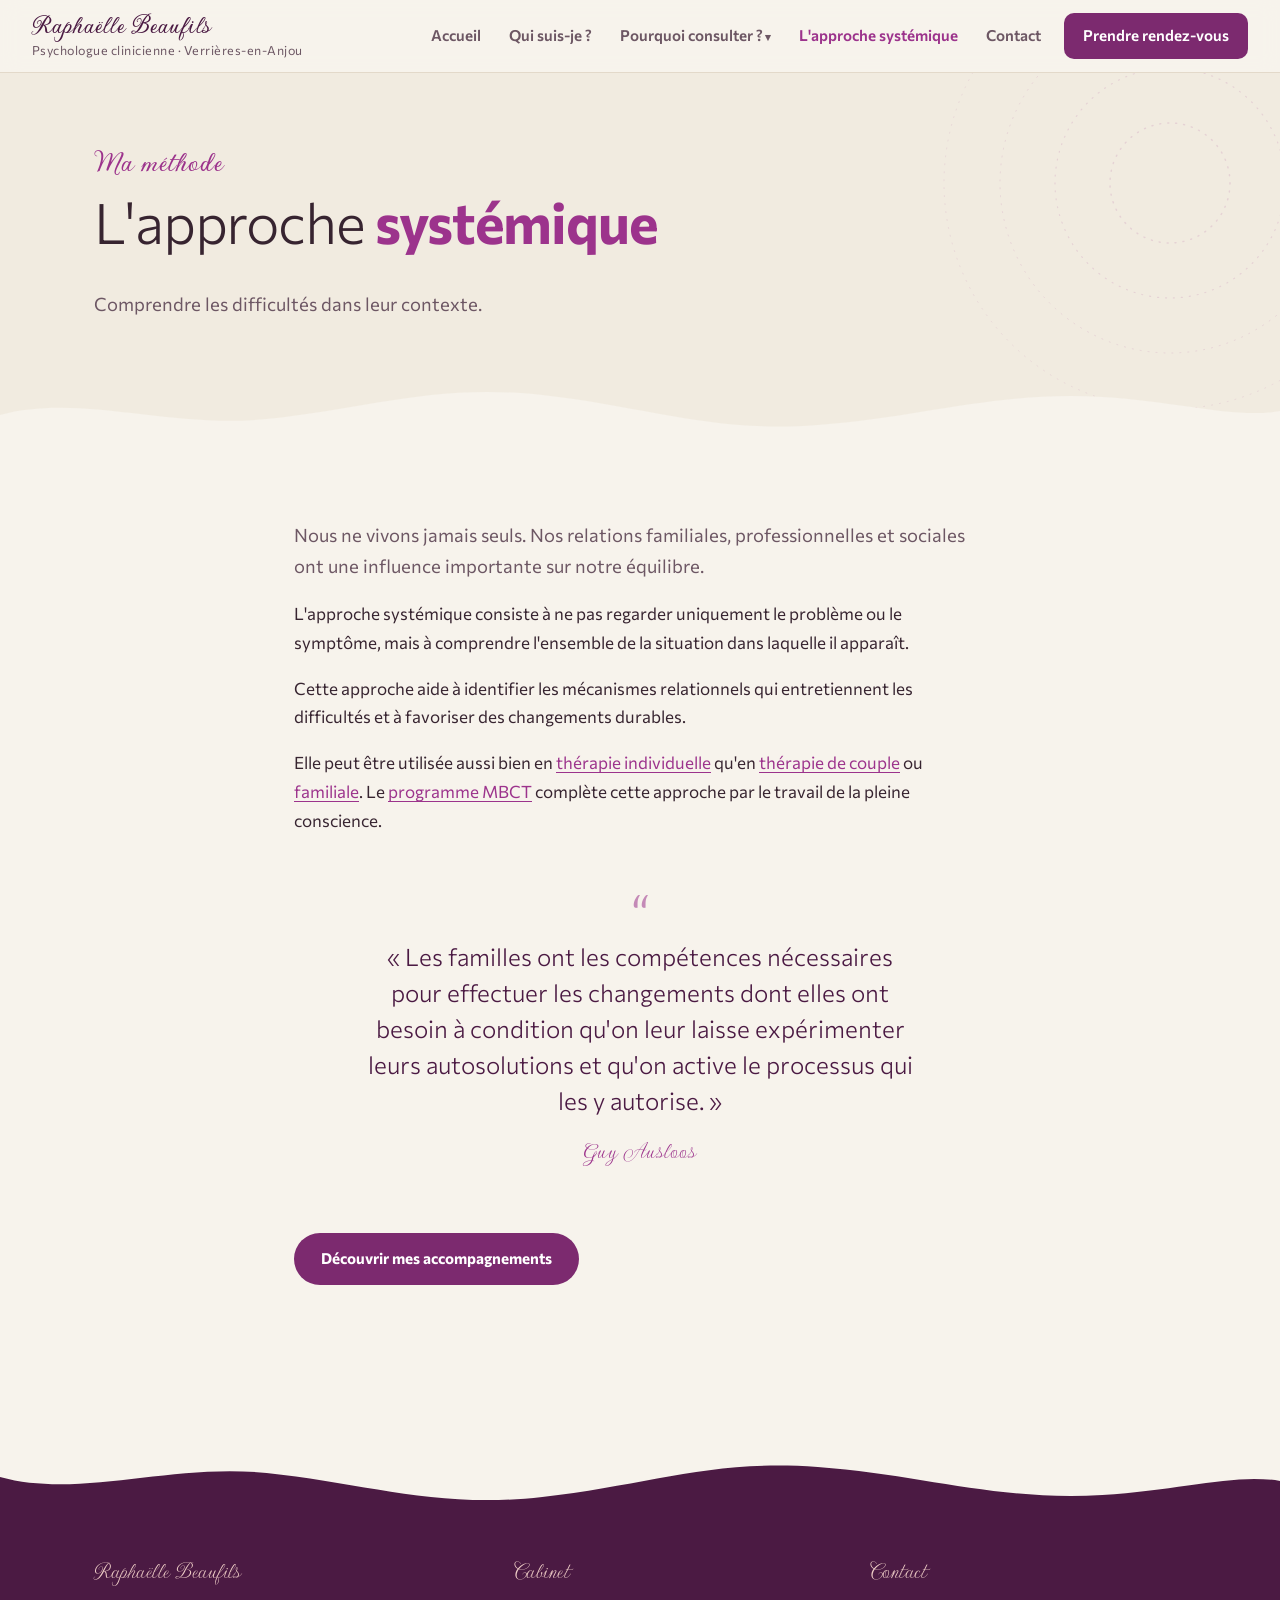
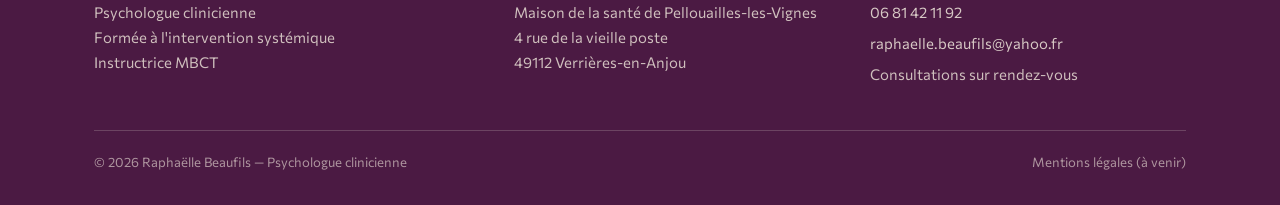
==== site/approche-systemique.html @ 89939d31 "Site vitrine Raphaëlle Beaufils — design v2 (crème/prune, vagues organiques, typos Commissioner + Gw" ====
<!DOCTYPE html>
<html lang="fr">
<head>
  <meta charset="UTF-8">
  <meta name="viewport" content="width=device-width, initial-scale=1">
  <title>L'approche systémique en thérapie | Raphaëlle Beaufils</title>
  <meta name="description" content="Comprendre les difficultés dans leur contexte relationnel : l'approche systémique en thérapie individuelle, de couple et familiale.">
  <link rel="stylesheet" href="styles.css">
</head>
<body>

<header class="site-header">
  <div class="container header-inner">
    <a class="brand" href="index.html">
      <strong>Raphaëlle Beaufils</strong>
      <span>Psychologue clinicienne · Verrières-en-Anjou</span>
    </a>
    <button class="nav-toggle" aria-expanded="false" aria-controls="nav">Menu</button>
    <nav class="nav" id="nav" aria-label="Navigation principale">
      <ul>
        <li><a href="index.html">Accueil</a></li>
        <li><a href="qui-suis-je.html">Qui suis-je ?</a></li>
        <li class="has-sub">
          <a href="index.html#accompagnements">Pourquoi consulter ?</a>
          <ul class="sub">
            <li><a href="therapie-individuelle.html">Thérapie individuelle</a></li>
            <li><a href="therapie-de-couple.html">Thérapie de couple</a></li>
            <li><a href="therapie-familiale.html">Thérapie familiale</a></li>
            <li><a href="programme-mbct-pleine-conscience.html">Programme MBCT — Pleine conscience</a></li>
          </ul>
        </li>
        <li><a href="approche-systemique.html" aria-current="page">L'approche systémique</a></li>
        <li><a href="contact.html">Contact</a></li>
        <li><a class="btn btn-primary" href="contact.html">Prendre rendez-vous</a></li>
      </ul>
    </nav>
  </div>
</header>

<main>

  <section class="page-hero">
    <svg class="rings" width="460" height="460" viewBox="0 0 460 460" fill="none" aria-hidden="true" style="top:-120px; right:-120px;">
      <circle cx="230" cy="230" r="60" stroke="currentColor" stroke-width="1.5"/>
      <circle cx="230" cy="230" r="115" stroke="currentColor" stroke-width="1.2"/>
      <circle cx="230" cy="230" r="170" stroke="currentColor" stroke-width="1"/>
      <circle cx="230" cy="230" r="226" stroke="currentColor" stroke-width="0.8"/>
    </svg>
    <div class="container">
      <span class="eyebrow">Ma méthode</span>
      <h1>L'approche <em>systémique</em></h1>
      <p class="lead">Comprendre les difficultés dans leur contexte.</p>
    </div>
  </section>

  <section class="section">
    <div class="container narrow">
      <p class="lead">Nous ne vivons jamais seuls. Nos relations familiales, professionnelles et sociales ont une influence importante sur notre équilibre.</p>
      <p>L'approche systémique consiste à ne pas regarder uniquement le problème ou le symptôme, mais à comprendre l'ensemble de la situation dans laquelle il apparaît.</p>
      <p>Cette approche aide à identifier les mécanismes relationnels qui entretiennent les difficultés et à favoriser des changements durables.</p>
      <p>Elle peut être utilisée aussi bien en <a href="therapie-individuelle.html">thérapie individuelle</a> qu'en <a href="therapie-de-couple.html">thérapie de couple</a> ou <a href="therapie-familiale.html">familiale</a>. Le <a href="programme-mbct-pleine-conscience.html">programme MBCT</a> complète cette approche par le travail de la pleine conscience.</p>

      <blockquote class="pullquote">
        « Les familles ont les compétences nécessaires pour effectuer les changements dont elles ont besoin à condition qu'on leur laisse expérimenter leurs autosolutions et qu'on active le processus qui les y autorise. »
        <cite>Guy Ausloos</cite>
      </blockquote>

      <div class="next-links">
        <a class="btn btn-primary" href="index.html#accompagnements">Découvrir mes accompagnements</a>
      </div>
    </div>
  </section>

</main>

<footer class="site-footer">
  <div class="container">
    <div class="footer-grid">
      <div>
        <h3>Raphaëlle Beaufils</h3>
        <p>Psychologue clinicienne<br>Formée à l'intervention systémique<br>Instructrice MBCT</p>
      </div>
      <div>
        <h3>Cabinet</h3>
        <p>Maison de la santé de Pellouailles-les-Vignes<br>4 rue de la vieille poste<br>49112 Verrières-en-Anjou</p>
      </div>
      <div>
        <h3>Contact</h3>
        <ul>
          <li><a href="tel:+33681421192">06 81 42 11 92</a></li>
          <li><a href="mailto:raphaelle.beaufils@yahoo.fr">raphaelle.beaufils@yahoo.fr</a></li>
          <li>Consultations sur rendez-vous</li>
        </ul>
      </div>
    </div>
    <div class="footer-bottom">
      <span>© 2026 Raphaëlle Beaufils — Psychologue clinicienne</span>
      <span>Mentions légales (à venir)</span>
    </div>
  </div>
</footer>

<script src="nav.js"></script>
</body>
</html>
---- site/styles.css ----
/* ==========================================================================
   Raphaëlle Beaufils — Psychologue clinicienne
   Direction : éditorial chaleureux (crème + prune profonde), serif élégante
   avec mots accentués en italique, accents script, vagues organiques,
   images en arche, cartes teintées.
   Palette : prune (adapté de #9c338c) + crème (adapté de #ece6db)
   + sauge et blush en accents secondaires.
   Typo (locale, dossier typo/) : Commissioner (titres + texte)
   / Gwendolyn (script : eyebrows, accents, signatures)
   ========================================================================== */

/* ---- Polices locales ---- */
@font-face {
  font-family: "Commissioner";
  src: url("typo/Commissioner-ExtraLight.ttf") format("truetype");
  font-weight: 200; font-style: normal; font-display: swap;
}
@font-face {
  font-family: "Commissioner";
  src: url("typo/Commissioner-Light.ttf") format("truetype");
  font-weight: 300; font-style: normal; font-display: swap;
}
@font-face {
  font-family: "Commissioner";
  src: url("typo/Commissioner-Regular.ttf") format("truetype");
  font-weight: 400; font-style: normal; font-display: swap;
}
@font-face {
  font-family: "Commissioner";
  src: url("typo/Commissioner-Medium.ttf") format("truetype");
  font-weight: 500; font-style: normal; font-display: swap;
}
@font-face {
  font-family: "Commissioner";
  src: url("typo/Commissioner-SemiBold.ttf") format("truetype");
  font-weight: 600; font-style: normal; font-display: swap;
}
@font-face {
  font-family: "Commissioner";
  src: url("typo/Commissioner-Bold.ttf") format("truetype");
  font-weight: 700; font-style: normal; font-display: swap;
}
@font-face {
  font-family: "Gwendolyn";
  src: url("typo/Gwendolyn-Regular.ttf") format("truetype");
  font-weight: 400; font-style: normal; font-display: swap;
}
@font-face {
  font-family: "Gwendolyn";
  src: url("typo/Gwendolyn-Bold.ttf") format("truetype");
  font-weight: 700; font-style: normal; font-display: swap;
}

:root {
  /* Couleurs */
  --bg: #f7f3ec;            /* fond de page : ivoire chaud */
  --cream: #ece6db;         /* crème d'origine : aplats */
  --cream-soft: #f1ebe0;    /* sections alternées */
  --ink: #372430;           /* texte : brun-prune très foncé */
  --ink-soft: #6d5764;      /* texte secondaire */
  --plum: #7c2a6f;          /* prune : boutons, titres forts */
  --plum-deep: #4b1a43;     /* aplats profonds, footer */
  --plum-bright: #9c338c;   /* accent d'origine : liens, italiques */
  --plum-tint: #f4e7f1;     /* fond léger prune */
  --sage: #e4e8d8;          /* accent sauge : cartes, respiration */
  --sage-deep: #55644a;     /* texte sur sauge */
  --blush: #f0cfc8;         /* accent blush : CTA, cartes */
  --blush-soft: #f7e5df;    /* blush très léger */
  --line: #e3d9ca;          /* filets */

  --font-display: "Commissioner", "Helvetica Neue", Arial, sans-serif;
  --font-body: "Commissioner", "Helvetica Neue", Arial, sans-serif;
  --font-script: "Gwendolyn", "Snell Roundhand", cursive;

  --radius: 20px;
  --radius-arch: 260px 260px 22px 22px;
  --shadow: 0 2px 8px rgba(75, 26, 67, 0.06), 0 14px 36px rgba(75, 26, 67, 0.08);

  /* Vague organique — remplie de la couleur du fond de page (#f7f3ec) */
  --wave: url("data:image/svg+xml;utf8,<svg xmlns='http://www.w3.org/2000/svg' viewBox='0 0 1440 64' preserveAspectRatio='none'><path d='M0,40 C90,18 190,54 300,44 C410,34 490,8 610,20 C730,32 800,58 920,50 C1040,42 1120,16 1240,22 C1330,27 1390,44 1440,36 L1440,64 L0,64 Z' fill='%23f7f3ec'/></svg>");
  --wave-h: 64px;
}

/* ---- Base ---- */
*, *::before, *::after { box-sizing: border-box; }
html { scroll-behavior: smooth; }
@media (prefers-reduced-motion: reduce) {
  html { scroll-behavior: auto; }
  *, *::before, *::after { transition: none !important; animation: none !important; }
}

body {
  margin: 0;
  font-family: var(--font-body);
  font-size: 1.0625rem;
  line-height: 1.7;
  color: var(--ink);
  background: var(--bg);
  -webkit-font-smoothing: antialiased;
}

img { max-width: 100%; display: block; }

h1, h2, h3 {
  font-family: var(--font-display);
  font-weight: 300;
  line-height: 1.14;
  color: var(--ink);
  margin: 0 0 0.6em;
}
h1 { font-size: clamp(2.3rem, 5vw, 3.5rem); letter-spacing: -0.02em; }
h2 { font-size: clamp(1.7rem, 3.2vw, 2.35rem); letter-spacing: -0.02em; }
h3 { font-size: 1.2rem; font-weight: 600; letter-spacing: -0.02em; }

/* Mots accentués dans les titres : bold teinté, même typo */
h1 em, h2 em, h3 em {
  font-style: normal;
  font-weight: 700;
  letter-spacing: -0.02em;
  color: var(--plum-bright);
}

p { margin: 0 0 1em; }

a { color: var(--plum-bright); text-decoration-thickness: 1px; text-underline-offset: 3px; }
a:hover { color: var(--plum-deep); }

:focus-visible {
  outline: 2px solid var(--plum-bright);
  outline-offset: 3px;
  border-radius: 4px;
}

.container { max-width: 1140px; margin-inline: auto; padding-inline: 24px; }
.narrow { max-width: 740px; }

.section { padding-block: 80px; }
.section.alt { background: var(--cream-soft); }

/* Eyebrow : script manuscrit, comme une annotation à la main */
.eyebrow {
  display: block;
  font-family: var(--font-script);
  font-size: 1.85rem;
  font-weight: 700;
  line-height: 1.2;
  letter-spacing: 0.01em;
  text-transform: none;
  color: var(--plum-bright);
  margin-bottom: 10px;
}

.lead { font-size: 1.15rem; color: var(--ink-soft); }

/* ---- Header ---- */
.site-header {
  position: sticky;
  top: 0;
  z-index: 50;
  background: rgba(247, 243, 236, 0.92);
  backdrop-filter: blur(10px);
  border-bottom: 1px solid var(--line);
}
/* Le header occupe (presque) toute la largeur de l'écran,
   indépendamment de la trame centrée du contenu */
.site-header .container { max-width: 1560px; padding-inline: 32px; }
.header-inner {
  display: flex;
  align-items: center;
  justify-content: space-between;
  gap: 16px;
  padding-block: 12px;
}
.brand { text-decoration: none; color: var(--ink); line-height: 1.2; }
.brand strong {
  display: block;
  font-family: var(--font-script);
  font-weight: 700;
  font-size: 1.7rem;
  line-height: 1;
  color: var(--plum-deep);
}
.brand span { font-size: 0.78rem; color: var(--ink-soft); letter-spacing: 0.04em; }

.nav { display: flex; align-items: center; }
.nav > ul { list-style: none; display: flex; align-items: center; gap: 2px; margin: 0; padding: 0; }
.sub { list-style: none; margin: 0; }
.nav a {
  display: block;
  padding: 8px 13px;
  border-radius: 10px;
  font-size: 0.95rem;
  font-weight: 600;
  color: var(--ink-soft);
  text-decoration: none;
  white-space: nowrap;
}
.nav a:hover { background: var(--plum-tint); color: var(--plum-deep); }
.nav a[aria-current="page"] { color: var(--plum-bright); }

.has-sub { position: relative; }
.has-sub > a::after { content: " ▾"; font-size: 0.7em; }
.sub {
  display: none;
  position: absolute;
  top: calc(100% + 4px);
  left: 0;
  min-width: 280px;
  background: #fffdf9;
  border: 1px solid var(--line);
  border-radius: 14px;
  box-shadow: var(--shadow);
  padding: 8px;
  flex-direction: column;
  gap: 0;
}
.sub li { width: 100%; }
.sub a { border-radius: 8px; white-space: normal; }
.has-sub:hover .sub,
.has-sub:focus-within .sub { display: flex; }

.btn {
  display: inline-block;
  padding: 12px 26px;
  border-radius: 999px;
  font-weight: 700;
  font-size: 0.95rem;
  text-decoration: none;
  border: 1.5px solid transparent;
  transition: background 0.15s ease, color 0.15s ease, border-color 0.15s ease, transform 0.15s ease;
}
.btn:hover { transform: translateY(-1px); }
.btn-primary { background: var(--plum); color: #fff; }
.btn-primary:hover { background: var(--plum-deep); color: #fff; }
.btn-ghost { border-color: var(--plum); color: var(--plum); }
.btn-ghost:hover { background: var(--plum-tint); color: var(--plum-deep); }
.btn-light { background: #fffdf9; color: var(--plum-deep); }
.btn-light:hover { background: #fff; color: var(--plum-deep); }

.nav a.btn-primary { color: #fff; background: var(--plum); padding: 9px 18px; margin-left: 8px; }
.nav a.btn-primary:hover { background: var(--plum-deep); color: #fff; }

.photo {
  width: 100%;
  height: auto;
  border-radius: var(--radius);
  border: 1px solid var(--line);
  box-shadow: var(--shadow);
}
figure { margin: 0; }
figcaption { font-size: 0.85rem; color: var(--ink-soft); margin-top: 12px; }

.nav-toggle {
  display: none;
  background: none;
  border: 1.5px solid var(--line);
  border-radius: 10px;
  padding: 8px 12px;
  font: inherit;
  font-weight: 700;
  color: var(--plum-deep);
  cursor: pointer;
}

/* ---- Motif anneaux (signature) ---- */
.rings {
  position: absolute;
  pointer-events: none;
  color: var(--plum-bright);
  opacity: 0.13;
}
.rings circle { stroke-dasharray: 1 7; stroke-linecap: round; }

/* ---- Hero (accueil) ---- */
.hero { position: relative; overflow: hidden; padding-block: 88px 80px; }
.hero-grid {
  display: grid;
  grid-template-columns: 1.15fr 0.85fr;
  gap: 56px;
  align-items: center;
}
.hero h1 { margin-bottom: 0.4em; }
.hero .subtitle {
  font-weight: 500;
  font-size: 1.02rem;
  letter-spacing: 0.02em;
  color: var(--plum);
  margin-bottom: 1.2em;
}
.hero-actions { display: flex; flex-wrap: wrap; gap: 12px; margin-top: 28px; }

/* Portrait du hero et images des sections profondes : cadre en arche */
.hero .ph-portrait,
.hero .photo,
.section-deep .photo,
.section-deep .ph {
  border-radius: var(--radius-arch);
}

/* ---- Placeholder photo ---- */
.ph {
  position: relative;
  overflow: hidden;
  border-radius: var(--radius);
  background:
    radial-gradient(circle at 50% 42%,
      transparent 0 54px, rgba(156, 51, 140, 0.12) 54px 55.5px,
      transparent 55.5px 88px, rgba(156, 51, 140, 0.10) 88px 89.5px,
      transparent 89.5px 126px, rgba(156, 51, 140, 0.08) 126px 127.5px,
      transparent 127.5px 170px, rgba(156, 51, 140, 0.06) 170px 171.5px,
      transparent 171.5px),
    var(--cream);
  display: flex;
  align-items: flex-end;
  justify-content: center;
  border: 1px solid var(--line);
}
.ph::after {
  content: attr(data-label);
  margin: 14px;
  padding: 5px 14px;
  border-radius: 999px;
  background: rgba(255, 255, 255, 0.85);
  font-size: 0.78rem;
  font-weight: 700;
  letter-spacing: 0.06em;
  color: var(--ink-soft);
}
.ph-portrait { aspect-ratio: 4 / 5; }
.ph-landscape { aspect-ratio: 16 / 10; }
.ph-wide { aspect-ratio: 21 / 9; }

/* ---- Section profonde (aplat prune, bords en vague) ---- */
.section-deep {
  position: relative;
  background: var(--plum-deep);
  color: var(--cream);
  padding-block: calc(80px + var(--wave-h));
}
.section-deep::before,
.section-deep::after {
  content: "";
  position: absolute;
  left: 0;
  right: 0;
  height: var(--wave-h);
  background: var(--wave) center / 100% 100% no-repeat;
  pointer-events: none;
}
.section-deep::before { top: 0; transform: scaleY(-1); }
.section-deep::after { bottom: 0; }

.section-deep h1, .section-deep h2, .section-deep h3 { color: var(--cream); }
.section-deep h1 em, .section-deep h2 em, .section-deep h3 em { color: var(--blush); }
.section-deep p { color: rgba(240, 232, 220, 0.85); }
.section-deep .eyebrow { color: var(--blush); }
.section-deep a { color: var(--blush); }
.section-deep a:hover { color: #fff; }
.section-deep figcaption { color: rgba(240, 232, 220, 0.65); }
.section-deep .btn-ghost { border-color: var(--cream); color: var(--cream); }
.section-deep .btn-ghost:hover { background: rgba(240, 232, 220, 0.12); color: #fff; }
.section-deep .btn-primary { background: var(--blush); color: var(--plum-deep); }
.section-deep .btn-primary:hover { background: #fff; color: var(--plum-deep); }
.section-deep .rings { color: var(--blush); opacity: 0.15; }

/* ---- Bandeau chiffres ---- */
.stats {
  display: grid;
  grid-template-columns: repeat(4, 1fr);
  gap: 28px;
  text-align: center;
  padding-block: 8px;
}
.stat-num {
  display: block;
  font-family: var(--font-display);
  font-weight: 200;
  font-size: clamp(2.6rem, 5vw, 3.6rem);
  line-height: 1;
  color: var(--plum-deep);
}
.stat-num small { font-size: 0.4em; font-weight: 500; color: var(--plum-bright); }
.stat-label {
  display: block;
  margin-top: 10px;
  font-size: 0.88rem;
  color: var(--ink-soft);
}

/* ---- Cartes accompagnements : teintes variées ---- */
.cards {
  display: grid;
  grid-template-columns: repeat(auto-fit, minmax(230px, 1fr));
  gap: 18px;
  margin-top: 40px;
}
.card {
  display: flex;
  flex-direction: column;
  align-items: flex-start;
  background: #fffdf9;
  border: 1px solid var(--line);
  border-radius: var(--radius);
  padding: 30px 26px;
  text-decoration: none;
  color: var(--ink);
  transition: box-shadow 0.18s ease, transform 0.18s ease;
}
.card:hover {
  box-shadow: var(--shadow);
  transform: translateY(-3px);
  color: var(--ink);
}
.card-illus {
  display: block;
  height: 96px;
  width: auto;
  max-width: 100%;
  object-fit: contain;
  margin-bottom: 20px;
}
/* Sur la carte prune pleine, le trait prune serait invisible :
   on pose l'illustration sur une pastille ivoire organique */
.cards .card:nth-child(1) .card-illus {
  background: var(--bg);
  border-radius: 58% 42% 55% 45% / 48% 55% 45% 52%;
  padding: 8px 20px;
}

.card h3 {
  font-weight: 600;
  font-size: 1.25rem;
  letter-spacing: -0.01em;
  color: var(--plum-deep);
  margin-bottom: 0.45em;
}
.card p { font-size: 0.95rem; color: var(--ink-soft); margin: 0; }
.card .card-more {
  display: inline-block;
  margin-top: auto;
  padding-top: 18px;
  font-size: 0.88rem;
  font-weight: 700;
  color: var(--plum-bright);
}

/* Variantes de teinte, dans l'esprit des inspirations */
.cards .card:nth-child(1) { background: var(--plum-deep); border-color: var(--plum-deep); }
.cards .card:nth-child(1) h3 { color: #fff; }
.cards .card:nth-child(1) p { color: rgba(240, 232, 220, 0.8); }
.cards .card:nth-child(1) .card-more { color: var(--blush); }
.cards .card:nth-child(2) { background: var(--sage); border-color: var(--sage); }
.cards .card:nth-child(2) h3 { color: var(--sage-deep); }
.cards .card:nth-child(2) .card-more { color: var(--sage-deep); }
.cards .card:nth-child(3) { background: var(--blush-soft); border-color: var(--blush-soft); }

/* ---- Listes à puces (anneaux) ---- */
.ring-list { list-style: none; padding: 0; margin: 0 0 1.2em; }
.ring-list li { position: relative; padding-left: 26px; margin-bottom: 9px; }
.ring-list li::before {
  content: "";
  position: absolute;
  left: 2px;
  top: 0.52em;
  width: 9px;
  height: 9px;
  border: 2px solid var(--plum-bright);
  border-radius: 50%;
}

/* ---- Citations : centrées, comme un temps de respiration ---- */
.pullquote {
  position: relative;
  margin: 2.6em auto;
  padding: 0 12px;
  border: none;
  max-width: 36ch;
  text-align: center;
  font-family: var(--font-display);
  font-style: normal;
  font-weight: 300;
  font-size: clamp(1.25rem, 2.5vw, 1.5rem);
  line-height: 1.5;
  color: var(--plum-deep);
}
.pullquote::before {
  content: "“";
  display: block;
  font-size: 3rem;
  line-height: 0.6;
  margin-bottom: 0.25em;
  color: var(--plum-bright);
  opacity: 0.55;
}
.pullquote cite {
  display: block;
  margin-top: 14px;
  font-family: var(--font-script);
  font-style: normal;
  font-size: 1.55rem;
  font-weight: 400;
  letter-spacing: 0.01em;
  color: var(--plum-bright);
}

/* ---- En-tête de page intérieure ---- */
.page-hero {
  position: relative;
  overflow: hidden;
  padding-block: 72px calc(56px + var(--wave-h));
  background: var(--cream-soft);
}
.page-hero::after {
  content: "";
  position: absolute;
  bottom: 0;
  left: 0;
  right: 0;
  height: var(--wave-h);
  background: var(--wave) center / 100% 100% no-repeat;
  pointer-events: none;
}
.page-hero .container { position: relative; }
.page-hero h1 { max-width: 22ch; }
.page-hero .lead { max-width: 62ch; margin-bottom: 0; }

/* Illustration d'en-tête : posée à droite du titre */
.page-hero-illus {
  position: absolute;
  right: 24px;
  top: 50%;
  transform: translateY(-50%);
  height: 200px;
  width: auto;
  pointer-events: none;
}
@media (max-width: 1060px) {
  .page-hero-illus { display: none; }
}

/* ---- Bloc infos pratiques ---- */
.info-grid {
  display: grid;
  grid-template-columns: repeat(auto-fit, minmax(240px, 1fr));
  gap: 18px;
  margin-top: 32px;
}
.info-card {
  background: #fffdf9;
  border: 1px solid var(--line);
  border-radius: var(--radius);
  padding: 28px 26px;
}
.info-card h3 { color: var(--plum-deep); font-family: var(--font-script); font-weight: 400; font-size: 1.6rem; }
.info-card p:last-child, .info-card ul:last-child { margin-bottom: 0; }

/* Variantes teintées (page Contact) */
.info-card--sage { background: var(--sage); border-color: var(--sage); }
.info-card--sage h3 { color: var(--sage-deep); }
.info-card--deep { background: var(--plum-deep); border-color: var(--plum-deep); color: rgba(240, 232, 220, 0.85); }
.info-card--deep h3 { color: var(--blush); }
.info-card--deep a { color: #fff; }
.info-card--blush { background: var(--blush-soft); border-color: var(--blush-soft); }
.tel-big {
  font-size: 1.5rem;
  font-weight: 700;
  letter-spacing: 0.01em;
  text-decoration: none;
  white-space: nowrap;
}
.tel-big:hover { text-decoration: underline; }

/* Carte Google Maps intégrée */
.map-embed {
  display: block;
  width: 100%;
  height: 100%;
  min-height: 340px;
  border: 1px solid var(--line);
  border-radius: var(--radius);
}

.pricing { list-style: none; padding: 0; margin: 0; }
.pricing li {
  display: flex;
  justify-content: space-between;
  gap: 16px;
  padding-block: 10px;
  border-bottom: 1px dashed var(--line);
}
.pricing li:last-child { border-bottom: none; }
.pricing .price { font-size: 1rem; font-weight: 600; color: var(--plum); white-space: nowrap; }
.pricing .note { display: block; font-size: 0.85rem; color: var(--ink-soft); }

/* ---- FAQ ---- */
.faq { margin-top: 24px; }
.faq details {
  background: #fffdf9;
  border: 1px solid var(--line);
  border-radius: 16px;
  margin-bottom: 12px;
  overflow: hidden;
}
.faq summary {
  cursor: pointer;
  padding: 16px 20px;
  font-weight: 700;
  color: var(--plum-deep);
  list-style: none;
  position: relative;
  padding-right: 48px;
}
.faq summary::-webkit-details-marker { display: none; }
.faq summary::after {
  content: "+";
  position: absolute;
  right: 20px;
  top: 50%;
  transform: translateY(-50%);
  font-size: 1.3rem;
  font-weight: 400;
  color: var(--plum-bright);
}
.faq details[open] summary::after { content: "–"; }
.faq details > div { padding: 0 20px 18px; color: var(--ink-soft); }
.faq details > div p:last-child { margin-bottom: 0; }

/* ---- Bandeau CTA : blush chaleureux, illustration à droite ---- */
.cta-band {
  position: relative;
  overflow: hidden;
  background:
    radial-gradient(circle at 91% 6%, rgba(228, 232, 216, 0.65) 0 130px, transparent 131px),
    radial-gradient(circle at 3% 102%, rgba(247, 243, 236, 0.6) 0 110px, transparent 111px),
    var(--blush);
  color: var(--plum-deep);
  border-radius: 32px;
  padding: 56px 360px 56px 56px;
  text-align: left;
}
.cta-band .eyebrow { color: var(--plum); margin-bottom: 4px; }
.cta-band h2 { color: var(--plum-deep); }
.cta-band p { color: rgba(75, 26, 67, 0.78); max-width: 52ch; }
.cta-band .btn { margin-top: 14px; }
.cta-band .btn-light { background: var(--plum-deep); color: var(--cream); }
.cta-band .btn-light:hover { background: var(--plum); color: #fff; }
.cta-band .rings { opacity: 0.22; color: var(--plum); }
.cta-illus {
  position: absolute;
  right: 60px;
  top: 50%;
  transform: translateY(-50%);
  height: 200px;
  width: auto;
  pointer-events: none;
}

/* ---- Note "à valider" (interne, retirer en prod) ---- */
.todo {
  background: #fff8e6;
  border: 1px dashed #d9b34a;
  border-radius: 10px;
  padding: 10px 16px;
  font-size: 0.88rem;
  color: #7a611f;
  margin: 1em 0;
}

/* ---- Navigation croisée bas de page ---- */
.next-links { display: flex; flex-wrap: wrap; gap: 12px; margin-top: 40px; }

/* ---- Footer : aplat prune profond, bord en vague ---- */
.site-footer {
  position: relative;
  background: var(--plum-deep);
  color: rgba(240, 232, 220, 0.8);
  margin-top: 88px;
  padding-block: calc(40px + var(--wave-h)) 32px;
  font-size: 0.93rem;
}
.site-footer::before {
  content: "";
  position: absolute;
  top: 0;
  left: 0;
  right: 0;
  height: var(--wave-h);
  background: var(--wave) center / 100% 100% no-repeat;
  transform: scaleY(-1);
  pointer-events: none;
}
.footer-grid {
  display: grid;
  grid-template-columns: 1.2fr 1fr 1fr;
  gap: 40px;
  margin-bottom: 36px;
}
.site-footer h3 {
  font-size: 1.55rem;
  font-family: var(--font-script);
  font-weight: 400;
  color: var(--blush);
}
.site-footer ul { list-style: none; padding: 0; margin: 0; }
.site-footer li { margin-bottom: 6px; }
.site-footer a { color: rgba(240, 232, 220, 0.85); text-decoration: none; }
.site-footer a:hover { color: #fff; text-decoration: underline; }
.footer-bottom {
  border-top: 1px solid rgba(240, 232, 220, 0.2);
  padding-top: 20px;
  font-size: 0.82rem;
  color: rgba(240, 232, 220, 0.6);
  display: flex;
  flex-wrap: wrap;
  justify-content: space-between;
  gap: 8px;
}

/* ---- Responsive ---- */
@media (max-width: 900px) {
  :root { --wave-h: 42px; }

  .hero-grid { grid-template-columns: 1fr; gap: 36px; }
  .hero { padding-block: 56px; }
  .hero .ph-portrait { max-width: 420px; }
  .footer-grid { grid-template-columns: 1fr; gap: 28px; }

  .nav-toggle { display: block; }
  .nav {
    display: none;
    position: absolute;
    top: 100%;
    left: 0;
    right: 0;
    background: var(--bg);
    border-bottom: 1px solid var(--line);
    box-shadow: var(--shadow);
    padding: 12px 24px 20px;
  }
  .nav.open { display: block; }
  .nav > ul { flex-direction: column; align-items: stretch; gap: 0; }
  .nav a { padding: 11px 10px; white-space: normal; }
  .sub {
    display: flex;
    position: static;
    border: none;
    box-shadow: none;
    background: transparent;
    padding: 0 0 0 18px;
    min-width: 0;
  }
  .has-sub > a::after { content: ""; }
  .nav .btn-primary { margin-top: 10px; text-align: center; }

  .section { padding-block: 56px; }
  .section-deep { padding-block: calc(56px + var(--wave-h)); }
  .page-hero { padding-block: 52px calc(44px + var(--wave-h)); }
  .stats { grid-template-columns: repeat(2, 1fr); gap: 32px 20px; }
  .cta-band { padding: 44px 28px; text-align: center; }
  .cta-band p { margin-inline: auto; }
  .cta-illus { position: static; transform: none; height: 130px; margin: 0 auto 18px; }
  .site-footer { margin-top: 64px; }
}
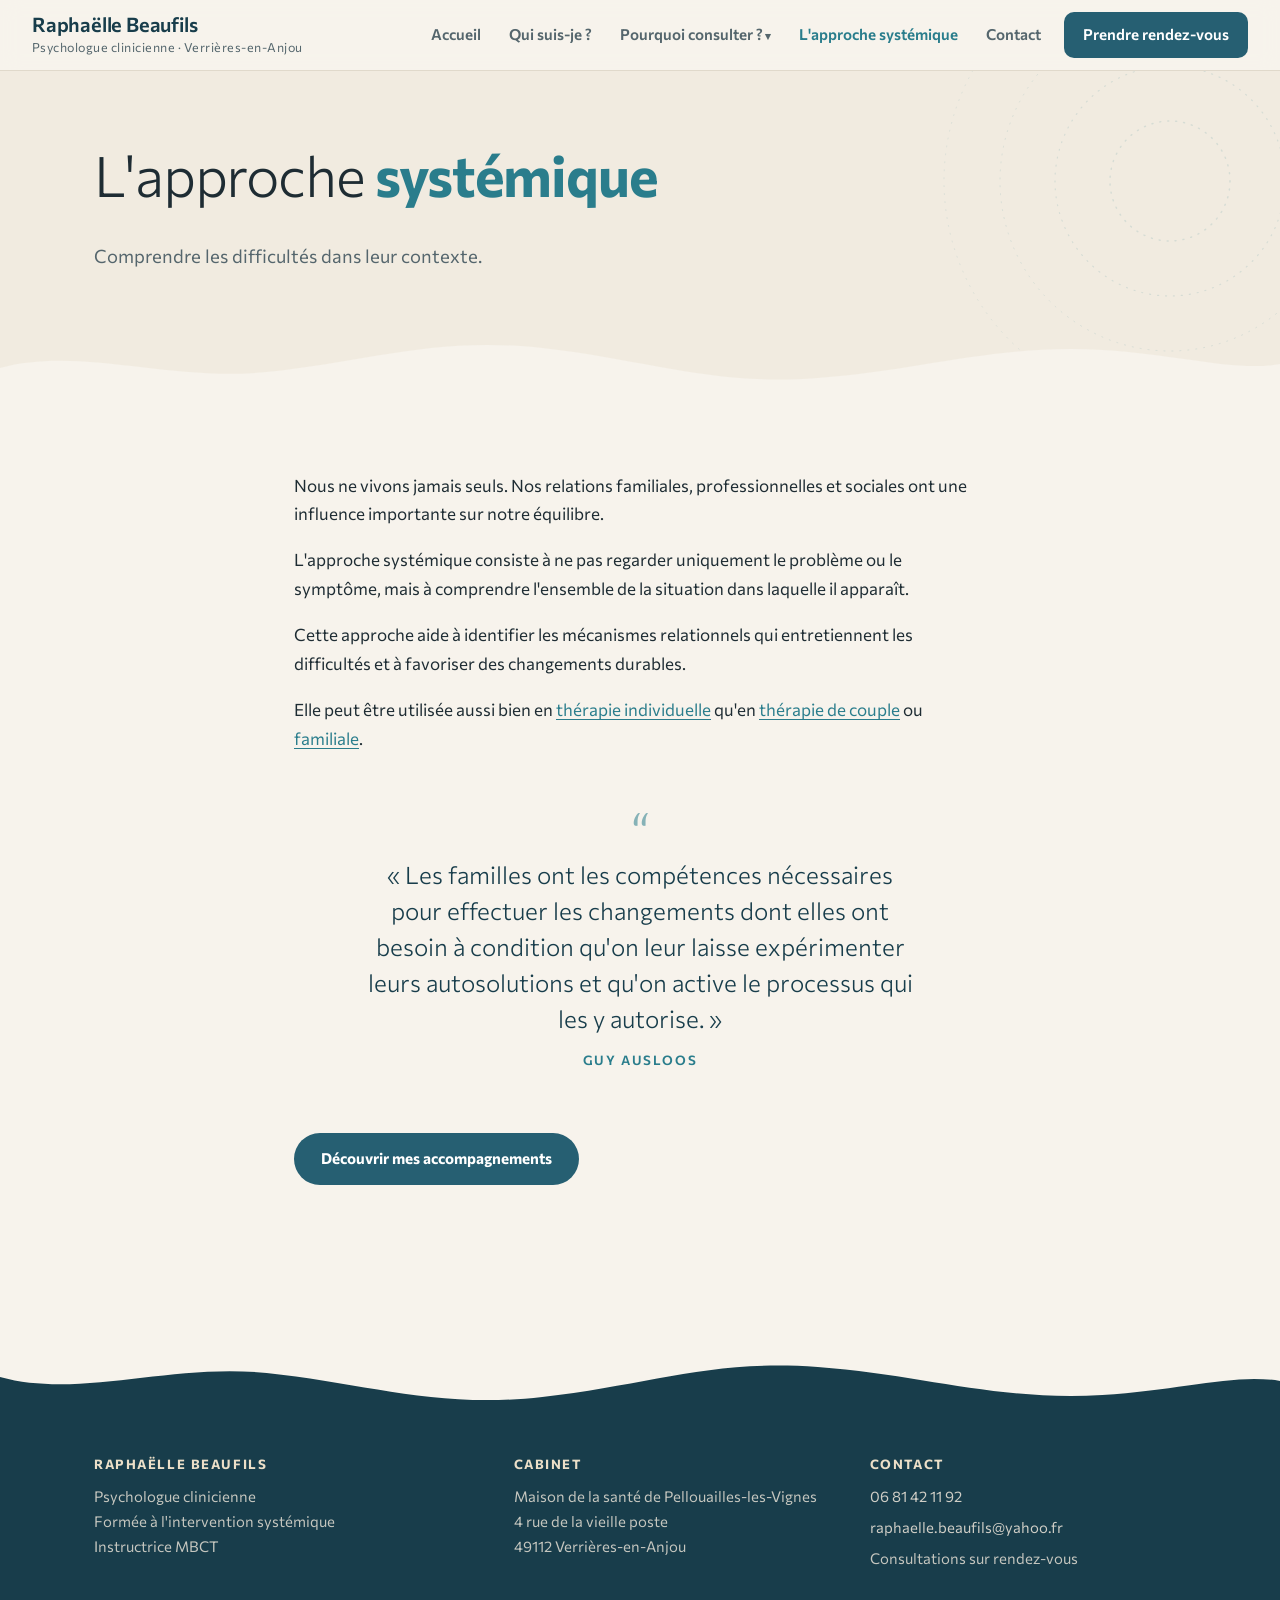
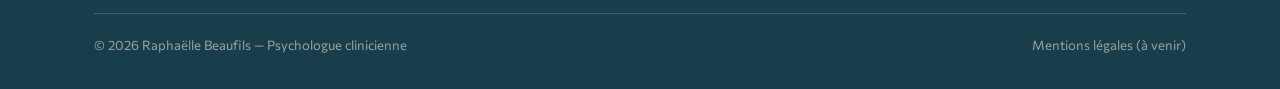
==== commit a7542d03: "Retours cliente : palette bleu canard/kaki, typo sobre sans cursive ni sur-titres, corrections de co" ====
--- a/site/approche-systemique.html
+++ b/site/approche-systemique.html
@@ -13,9 +13,9 @@
   <div class="container header-inner">
     <a class="brand" href="index.html">
       <strong>Raphaëlle Beaufils</strong>
-      <span>Psychologue clinicienne · Verrières-en-Anjou</span>
+      <span>Psychologue clinicienne<span class="brand-dot"> · </span><span class="brand-place">Verrières-en-Anjou</span></span>
     </a>
-    <button class="nav-toggle" aria-expanded="false" aria-controls="nav">Menu</button>
+    <button class="nav-toggle" aria-expanded="false" aria-controls="nav" aria-label="Menu"><span class="burger" aria-hidden="true"></span></button>
     <nav class="nav" id="nav" aria-label="Navigation principale">
       <ul>
         <li><a href="index.html">Accueil</a></li>
@@ -47,7 +47,6 @@
       <circle cx="230" cy="230" r="226" stroke="currentColor" stroke-width="0.8"/>
     </svg>
     <div class="container">
-      <span class="eyebrow">Ma méthode</span>
       <h1>L'approche <em>systémique</em></h1>
       <p class="lead">Comprendre les difficultés dans leur contexte.</p>
     </div>
@@ -55,10 +54,10 @@
 
   <section class="section">
     <div class="container narrow">
-      <p class="lead">Nous ne vivons jamais seuls. Nos relations familiales, professionnelles et sociales ont une influence importante sur notre équilibre.</p>
+      <p>Nous ne vivons jamais seuls. Nos relations familiales, professionnelles et sociales ont une influence importante sur notre équilibre.</p>
       <p>L'approche systémique consiste à ne pas regarder uniquement le problème ou le symptôme, mais à comprendre l'ensemble de la situation dans laquelle il apparaît.</p>
       <p>Cette approche aide à identifier les mécanismes relationnels qui entretiennent les difficultés et à favoriser des changements durables.</p>
-      <p>Elle peut être utilisée aussi bien en <a href="therapie-individuelle.html">thérapie individuelle</a> qu'en <a href="therapie-de-couple.html">thérapie de couple</a> ou <a href="therapie-familiale.html">familiale</a>. Le <a href="programme-mbct-pleine-conscience.html">programme MBCT</a> complète cette approche par le travail de la pleine conscience.</p>
+      <p>Elle peut être utilisée aussi bien en <a href="therapie-individuelle.html">thérapie individuelle</a> qu'en <a href="therapie-de-couple.html">thérapie de couple</a> ou <a href="therapie-familiale.html">familiale</a>.</p>
 
       <blockquote class="pullquote">
         « Les familles ont les compétences nécessaires pour effectuer les changements dont elles ont besoin à condition qu'on leur laisse expérimenter leurs autosolutions et qu'on active le processus qui les y autorise. »
--- a/site/styles.css
+++ b/site/styles.css
@@ -1,12 +1,11 @@
 /* ==========================================================================
    Raphaëlle Beaufils — Psychologue clinicienne
-   Direction : éditorial chaleureux (crème + prune profonde), serif élégante
-   avec mots accentués en italique, accents script, vagues organiques,
-   images en arche, cartes teintées.
-   Palette : prune (adapté de #9c338c) + crème (adapté de #ece6db)
-   + sauge et blush en accents secondaires.
-   Typo (locale, dossier typo/) : Commissioner (titres + texte)
-   / Gwendolyn (script : eyebrows, accents, signatures)
+   Direction : éditorial chaleureux et sobre (ivoire + bleu canard profond),
+   vagues organiques, images en arche, cartes teintées, illustrations au trait.
+   Palette : bleu canard / bleu profond (comme les fauteuils du cabinet)
+   + vert kaki et sable en accents secondaires, sur fond ivoire.
+   Typo (locale, dossier typo/) : Commissioner uniquement (titres + texte),
+   pas de police cursive, pas de sur-titres (hors label « Programme de groupe »).
    ========================================================================== */
 
 /* ---- Polices locales ---- */
@@ -40,41 +39,30 @@
   src: url("typo/Commissioner-Bold.ttf") format("truetype");
   font-weight: 700; font-style: normal; font-display: swap;
 }
-@font-face {
-  font-family: "Gwendolyn";
-  src: url("typo/Gwendolyn-Regular.ttf") format("truetype");
-  font-weight: 400; font-style: normal; font-display: swap;
-}
-@font-face {
-  font-family: "Gwendolyn";
-  src: url("typo/Gwendolyn-Bold.ttf") format("truetype");
-  font-weight: 700; font-style: normal; font-display: swap;
-}
 
 :root {
   /* Couleurs */
   --bg: #f7f3ec;            /* fond de page : ivoire chaud */
   --cream: #ece6db;         /* crème d'origine : aplats */
   --cream-soft: #f1ebe0;    /* sections alternées */
-  --ink: #372430;           /* texte : brun-prune très foncé */
-  --ink-soft: #6d5764;      /* texte secondaire */
-  --plum: #7c2a6f;          /* prune : boutons, titres forts */
-  --plum-deep: #4b1a43;     /* aplats profonds, footer */
-  --plum-bright: #9c338c;   /* accent d'origine : liens, italiques */
-  --plum-tint: #f4e7f1;     /* fond léger prune */
-  --sage: #e4e8d8;          /* accent sauge : cartes, respiration */
-  --sage-deep: #55644a;     /* texte sur sauge */
-  --blush: #f0cfc8;         /* accent blush : CTA, cartes */
-  --blush-soft: #f7e5df;    /* blush très léger */
-  --line: #e3d9ca;          /* filets */
+  --ink: #1e2c33;           /* texte : bleu-nuit très foncé */
+  --ink-soft: #55666d;      /* texte secondaire */
+  --blue: #265f72;          /* bleu canard : boutons, prix, titres forts */
+  --blue-deep: #183d4b;     /* bleu profond (fauteuils du cabinet) : aplats, footer */
+  --blue-bright: #2a7d8c;   /* accent : liens, mots accentués des titres */
+  --blue-tint: #e2eef0;     /* fond léger bleu */
+  --khaki: #e3e6d2;         /* vert kaki clair : cartes, respiration */
+  --khaki-deep: #5a6238;    /* texte sur kaki */
+  --sand: #ebdfc8;          /* sable chaud : bandeau CTA, cartes */
+  --sand-soft: #f4ecdc;     /* sable très léger */
+  --line: #e0d9cb;          /* filets */
 
   --font-display: "Commissioner", "Helvetica Neue", Arial, sans-serif;
   --font-body: "Commissioner", "Helvetica Neue", Arial, sans-serif;
-  --font-script: "Gwendolyn", "Snell Roundhand", cursive;
 
   --radius: 20px;
   --radius-arch: 260px 260px 22px 22px;
-  --shadow: 0 2px 8px rgba(75, 26, 67, 0.06), 0 14px 36px rgba(75, 26, 67, 0.08);
+  --shadow: 0 2px 8px rgba(24, 61, 75, 0.06), 0 14px 36px rgba(24, 61, 75, 0.08);
 
   /* Vague organique — remplie de la couleur du fond de page (#f7f3ec) */
   --wave: url("data:image/svg+xml;utf8,<svg xmlns='http://www.w3.org/2000/svg' viewBox='0 0 1440 64' preserveAspectRatio='none'><path d='M0,40 C90,18 190,54 300,44 C410,34 490,8 610,20 C730,32 800,58 920,50 C1040,42 1120,16 1240,22 C1330,27 1390,44 1440,36 L1440,64 L0,64 Z' fill='%23f7f3ec'/></svg>");
@@ -117,16 +105,16 @@
   font-style: normal;
   font-weight: 700;
   letter-spacing: -0.02em;
-  color: var(--plum-bright);
+  color: var(--blue-bright);
 }
 
 p { margin: 0 0 1em; }
 
-a { color: var(--plum-bright); text-decoration-thickness: 1px; text-underline-offset: 3px; }
-a:hover { color: var(--plum-deep); }
+a { color: var(--blue-bright); text-decoration-thickness: 1px; text-underline-offset: 3px; }
+a:hover { color: var(--blue-deep); }
 
 :focus-visible {
-  outline: 2px solid var(--plum-bright);
+  outline: 2px solid var(--blue-bright);
   outline-offset: 3px;
   border-radius: 4px;
 }
@@ -137,17 +125,18 @@
 .section { padding-block: 80px; }
 .section.alt { background: var(--cream-soft); }
 
-/* Eyebrow : script manuscrit, comme une annotation à la main */
+/* Sur-titre : petit label sobre en capitales (utilisé uniquement
+   pour « Programme de groupe » sur la page MBCT) */
 .eyebrow {
-  display: block;
-  font-family: var(--font-script);
-  font-size: 1.85rem;
-  font-weight: 700;
-  line-height: 1.2;
-  letter-spacing: 0.01em;
-  text-transform: none;
-  color: var(--plum-bright);
-  margin-bottom: 10px;
+  display: inline-block;
+  font-family: var(--font-body);
+  font-size: 0.8rem;
+  font-weight: 600;
+  line-height: 1.3;
+  letter-spacing: 0.14em;
+  text-transform: uppercase;
+  color: var(--blue-bright);
+  margin-bottom: 14px;
 }
 
 .lead { font-size: 1.15rem; color: var(--ink-soft); }
@@ -174,11 +163,12 @@
 .brand { text-decoration: none; color: var(--ink); line-height: 1.2; }
 .brand strong {
   display: block;
-  font-family: var(--font-script);
-  font-weight: 700;
-  font-size: 1.7rem;
-  line-height: 1;
-  color: var(--plum-deep);
+  font-family: var(--font-display);
+  font-weight: 600;
+  font-size: 1.25rem;
+  letter-spacing: -0.01em;
+  line-height: 1.15;
+  color: var(--blue-deep);
 }
 .brand span { font-size: 0.78rem; color: var(--ink-soft); letter-spacing: 0.04em; }
 
@@ -195,15 +185,15 @@
   text-decoration: none;
   white-space: nowrap;
 }
-.nav a:hover { background: var(--plum-tint); color: var(--plum-deep); }
-.nav a[aria-current="page"] { color: var(--plum-bright); }
+.nav a:hover { background: var(--blue-tint); color: var(--blue-deep); }
+.nav a[aria-current="page"] { color: var(--blue-bright); }
 
 .has-sub { position: relative; }
 .has-sub > a::after { content: " ▾"; font-size: 0.7em; }
 .sub {
   display: none;
   position: absolute;
-  top: calc(100% + 4px);
+  top: calc(100% + 6px);
   left: 0;
   min-width: 280px;
   background: #fffdf9;
@@ -214,9 +204,20 @@
   flex-direction: column;
   gap: 0;
 }
+/* Pont invisible : couvre l'écart entre le lien et le sous-menu pour que
+   la souris puisse descendre sans que le menu se referme */
+.sub::before {
+  content: "";
+  position: absolute;
+  left: 0;
+  right: 0;
+  top: -12px;
+  height: 12px;
+}
 .sub li { width: 100%; }
 .sub a { border-radius: 8px; white-space: normal; }
 .has-sub:hover .sub,
+.has-sub.open .sub,
 .has-sub:focus-within .sub { display: flex; }
 
 .btn {
@@ -230,15 +231,15 @@
   transition: background 0.15s ease, color 0.15s ease, border-color 0.15s ease, transform 0.15s ease;
 }
 .btn:hover { transform: translateY(-1px); }
-.btn-primary { background: var(--plum); color: #fff; }
-.btn-primary:hover { background: var(--plum-deep); color: #fff; }
-.btn-ghost { border-color: var(--plum); color: var(--plum); }
-.btn-ghost:hover { background: var(--plum-tint); color: var(--plum-deep); }
-.btn-light { background: #fffdf9; color: var(--plum-deep); }
-.btn-light:hover { background: #fff; color: var(--plum-deep); }
-
-.nav a.btn-primary { color: #fff; background: var(--plum); padding: 9px 18px; margin-left: 8px; }
-.nav a.btn-primary:hover { background: var(--plum-deep); color: #fff; }
+.btn-primary { background: var(--blue); color: #fff; }
+.btn-primary:hover { background: var(--blue-deep); color: #fff; }
+.btn-ghost { border-color: var(--blue); color: var(--blue); }
+.btn-ghost:hover { background: var(--blue-tint); color: var(--blue-deep); }
+.btn-light { background: #fffdf9; color: var(--blue-deep); }
+.btn-light:hover { background: #fff; color: var(--blue-deep); }
+
+.nav a.btn-primary { color: #fff; background: var(--blue); padding: 9px 18px; margin-left: 8px; }
+.nav a.btn-primary:hover { background: var(--blue-deep); color: #fff; }
 
 .photo {
   width: 100%;
@@ -252,21 +253,39 @@
 
 .nav-toggle {
   display: none;
+  align-items: center;
+  justify-content: center;
+  width: 44px;
+  height: 42px;
   background: none;
   border: 1.5px solid var(--line);
-  border-radius: 10px;
-  padding: 8px 12px;
-  font: inherit;
-  font-weight: 700;
-  color: var(--plum-deep);
+  border-radius: 12px;
+  padding: 0;
   cursor: pointer;
 }
+.burger,
+.burger::before,
+.burger::after {
+  content: "";
+  display: block;
+  width: 20px;
+  height: 2px;
+  border-radius: 2px;
+  background: var(--blue-deep);
+  transition: transform 0.2s ease, background 0.2s ease;
+}
+.burger { position: relative; }
+.burger::before { position: absolute; top: -6px; }
+.burger::after { position: absolute; top: 6px; }
+.nav-toggle[aria-expanded="true"] .burger { background: transparent; }
+.nav-toggle[aria-expanded="true"] .burger::before { transform: translateY(6px) rotate(45deg); }
+.nav-toggle[aria-expanded="true"] .burger::after { transform: translateY(-6px) rotate(-45deg); }
 
 /* ---- Motif anneaux (signature) ---- */
 .rings {
   position: absolute;
   pointer-events: none;
-  color: var(--plum-bright);
+  color: var(--blue-bright);
   opacity: 0.13;
 }
 .rings circle { stroke-dasharray: 1 7; stroke-linecap: round; }
@@ -284,9 +303,40 @@
   font-weight: 500;
   font-size: 1.02rem;
   letter-spacing: 0.02em;
-  color: var(--plum);
+  color: var(--blue);
   margin-bottom: 1.2em;
 }
+
+/* Badges de qualification : mini-illustrations en icône */
+.hero-badges {
+  list-style: none;
+  display: flex;
+  flex-wrap: wrap;
+  gap: 10px;
+  padding: 0;
+  margin: 0 0 1.4em;
+}
+.hero-badges li {
+  display: inline-flex;
+  align-items: center;
+  gap: 10px;
+  background: #fffdf9;
+  border: 1px solid var(--line);
+  border-radius: 999px;
+  padding: 6px 18px 6px 7px;
+  font-size: 0.88rem;
+  font-weight: 600;
+  color: var(--blue-deep);
+}
+.hero-badges img {
+  height: 34px;
+  width: 34px;
+  object-fit: contain;
+  background: var(--blue-tint);
+  border-radius: 50%;
+  padding: 4px;
+}
+
 .hero-actions { display: flex; flex-wrap: wrap; gap: 12px; margin-top: 28px; }
 
 /* Portrait du hero et images des sections profondes : cadre en arche */
@@ -304,10 +354,10 @@
   border-radius: var(--radius);
   background:
     radial-gradient(circle at 50% 42%,
-      transparent 0 54px, rgba(156, 51, 140, 0.12) 54px 55.5px,
-      transparent 55.5px 88px, rgba(156, 51, 140, 0.10) 88px 89.5px,
-      transparent 89.5px 126px, rgba(156, 51, 140, 0.08) 126px 127.5px,
-      transparent 127.5px 170px, rgba(156, 51, 140, 0.06) 170px 171.5px,
+      transparent 0 54px, rgba(38, 95, 114, 0.12) 54px 55.5px,
+      transparent 55.5px 88px, rgba(38, 95, 114, 0.10) 88px 89.5px,
+      transparent 89.5px 126px, rgba(38, 95, 114, 0.08) 126px 127.5px,
+      transparent 127.5px 170px, rgba(38, 95, 114, 0.06) 170px 171.5px,
       transparent 171.5px),
     var(--cream);
   display: flex;
@@ -330,10 +380,10 @@
 .ph-landscape { aspect-ratio: 16 / 10; }
 .ph-wide { aspect-ratio: 21 / 9; }
 
-/* ---- Section profonde (aplat prune, bords en vague) ---- */
+/* ---- Section profonde (aplat bleu profond, bords en vague) ---- */
 .section-deep {
   position: relative;
-  background: var(--plum-deep);
+  background: var(--blue-deep);
   color: var(--cream);
   padding-block: calc(80px + var(--wave-h));
 }
@@ -351,41 +401,16 @@
 .section-deep::after { bottom: 0; }
 
 .section-deep h1, .section-deep h2, .section-deep h3 { color: var(--cream); }
-.section-deep h1 em, .section-deep h2 em, .section-deep h3 em { color: var(--blush); }
+.section-deep h1 em, .section-deep h2 em, .section-deep h3 em { color: var(--sand); }
 .section-deep p { color: rgba(240, 232, 220, 0.85); }
-.section-deep .eyebrow { color: var(--blush); }
-.section-deep a { color: var(--blush); }
+.section-deep a { color: var(--sand); }
 .section-deep a:hover { color: #fff; }
 .section-deep figcaption { color: rgba(240, 232, 220, 0.65); }
 .section-deep .btn-ghost { border-color: var(--cream); color: var(--cream); }
 .section-deep .btn-ghost:hover { background: rgba(240, 232, 220, 0.12); color: #fff; }
-.section-deep .btn-primary { background: var(--blush); color: var(--plum-deep); }
-.section-deep .btn-primary:hover { background: #fff; color: var(--plum-deep); }
-.section-deep .rings { color: var(--blush); opacity: 0.15; }
-
-/* ---- Bandeau chiffres ---- */
-.stats {
-  display: grid;
-  grid-template-columns: repeat(4, 1fr);
-  gap: 28px;
-  text-align: center;
-  padding-block: 8px;
-}
-.stat-num {
-  display: block;
-  font-family: var(--font-display);
-  font-weight: 200;
-  font-size: clamp(2.6rem, 5vw, 3.6rem);
-  line-height: 1;
-  color: var(--plum-deep);
-}
-.stat-num small { font-size: 0.4em; font-weight: 500; color: var(--plum-bright); }
-.stat-label {
-  display: block;
-  margin-top: 10px;
-  font-size: 0.88rem;
-  color: var(--ink-soft);
-}
+.section-deep .btn-primary { background: var(--sand); color: var(--blue-deep); }
+.section-deep .btn-primary:hover { background: #fff; color: var(--blue-deep); }
+.section-deep .rings { color: var(--sand); opacity: 0.15; }
 
 /* ---- Cartes accompagnements : teintes variées ---- */
 .cards {
@@ -419,7 +444,7 @@
   object-fit: contain;
   margin-bottom: 20px;
 }
-/* Sur la carte prune pleine, le trait prune serait invisible :
+/* Sur la carte bleu profond, le trait bleu serait invisible :
    on pose l'illustration sur une pastille ivoire organique */
 .cards .card:nth-child(1) .card-illus {
   background: var(--bg);
@@ -431,7 +456,7 @@
   font-weight: 600;
   font-size: 1.25rem;
   letter-spacing: -0.01em;
-  color: var(--plum-deep);
+  color: var(--blue-deep);
   margin-bottom: 0.45em;
 }
 .card p { font-size: 0.95rem; color: var(--ink-soft); margin: 0; }
@@ -441,18 +466,18 @@
   padding-top: 18px;
   font-size: 0.88rem;
   font-weight: 700;
-  color: var(--plum-bright);
+  color: var(--blue-bright);
 }
 
 /* Variantes de teinte, dans l'esprit des inspirations */
-.cards .card:nth-child(1) { background: var(--plum-deep); border-color: var(--plum-deep); }
+.cards .card:nth-child(1) { background: var(--blue-deep); border-color: var(--blue-deep); }
 .cards .card:nth-child(1) h3 { color: #fff; }
 .cards .card:nth-child(1) p { color: rgba(240, 232, 220, 0.8); }
-.cards .card:nth-child(1) .card-more { color: var(--blush); }
-.cards .card:nth-child(2) { background: var(--sage); border-color: var(--sage); }
-.cards .card:nth-child(2) h3 { color: var(--sage-deep); }
-.cards .card:nth-child(2) .card-more { color: var(--sage-deep); }
-.cards .card:nth-child(3) { background: var(--blush-soft); border-color: var(--blush-soft); }
+.cards .card:nth-child(1) .card-more { color: var(--sand); }
+.cards .card:nth-child(2) { background: var(--khaki); border-color: var(--khaki); }
+.cards .card:nth-child(2) h3 { color: var(--khaki-deep); }
+.cards .card:nth-child(2) .card-more { color: var(--khaki-deep); }
+.cards .card:nth-child(3) { background: var(--sand-soft); border-color: var(--sand-soft); }
 
 /* ---- Listes à puces (anneaux) ---- */
 .ring-list { list-style: none; padding: 0; margin: 0 0 1.2em; }
@@ -464,7 +489,7 @@
   top: 0.52em;
   width: 9px;
   height: 9px;
-  border: 2px solid var(--plum-bright);
+  border: 2px solid var(--blue-bright);
   border-radius: 50%;
 }
 
@@ -481,7 +506,7 @@
   font-weight: 300;
   font-size: clamp(1.25rem, 2.5vw, 1.5rem);
   line-height: 1.5;
-  color: var(--plum-deep);
+  color: var(--blue-deep);
 }
 .pullquote::before {
   content: "“";
@@ -489,18 +514,19 @@
   font-size: 3rem;
   line-height: 0.6;
   margin-bottom: 0.25em;
-  color: var(--plum-bright);
+  color: var(--blue-bright);
   opacity: 0.55;
 }
 .pullquote cite {
   display: block;
   margin-top: 14px;
-  font-family: var(--font-script);
+  font-family: var(--font-body);
   font-style: normal;
-  font-size: 1.55rem;
-  font-weight: 400;
-  letter-spacing: 0.01em;
-  color: var(--plum-bright);
+  font-size: 0.82rem;
+  font-weight: 600;
+  letter-spacing: 0.12em;
+  text-transform: uppercase;
+  color: var(--blue-bright);
 }
 
 /* ---- En-tête de page intérieure ---- */
@@ -551,16 +577,16 @@
   border-radius: var(--radius);
   padding: 28px 26px;
 }
-.info-card h3 { color: var(--plum-deep); font-family: var(--font-script); font-weight: 400; font-size: 1.6rem; }
+.info-card h3 { color: var(--blue-deep); font-size: 1.15rem; }
 .info-card p:last-child, .info-card ul:last-child { margin-bottom: 0; }
 
 /* Variantes teintées (page Contact) */
-.info-card--sage { background: var(--sage); border-color: var(--sage); }
-.info-card--sage h3 { color: var(--sage-deep); }
-.info-card--deep { background: var(--plum-deep); border-color: var(--plum-deep); color: rgba(240, 232, 220, 0.85); }
-.info-card--deep h3 { color: var(--blush); }
+.info-card--khaki { background: var(--khaki); border-color: var(--khaki); }
+.info-card--khaki h3 { color: var(--khaki-deep); }
+.info-card--deep { background: var(--blue-deep); border-color: var(--blue-deep); color: rgba(240, 232, 220, 0.85); }
+.info-card--deep h3 { color: var(--sand); }
 .info-card--deep a { color: #fff; }
-.info-card--blush { background: var(--blush-soft); border-color: var(--blush-soft); }
+.info-card--sand { background: var(--sand-soft); border-color: var(--sand-soft); }
 .tel-big {
   font-size: 1.5rem;
   font-weight: 700;
@@ -589,7 +615,7 @@
   border-bottom: 1px dashed var(--line);
 }
 .pricing li:last-child { border-bottom: none; }
-.pricing .price { font-size: 1rem; font-weight: 600; color: var(--plum); white-space: nowrap; }
+.pricing .price { font-size: 1rem; font-weight: 600; color: var(--blue); white-space: nowrap; }
 .pricing .note { display: block; font-size: 0.85rem; color: var(--ink-soft); }
 
 /* ---- FAQ ---- */
@@ -605,7 +631,7 @@
   cursor: pointer;
   padding: 16px 20px;
   font-weight: 700;
-  color: var(--plum-deep);
+  color: var(--blue-deep);
   list-style: none;
   position: relative;
   padding-right: 48px;
@@ -619,32 +645,32 @@
   transform: translateY(-50%);
   font-size: 1.3rem;
   font-weight: 400;
-  color: var(--plum-bright);
+  color: var(--blue-bright);
 }
 .faq details[open] summary::after { content: "–"; }
 .faq details > div { padding: 0 20px 18px; color: var(--ink-soft); }
 .faq details > div p:last-child { margin-bottom: 0; }
 
-/* ---- Bandeau CTA : blush chaleureux, illustration à droite ---- */
+/* ---- Bandeau CTA : sable chaleureux, illustration du service à droite ---- */
 .cta-band {
   position: relative;
   overflow: hidden;
   background:
-    radial-gradient(circle at 91% 6%, rgba(228, 232, 216, 0.65) 0 130px, transparent 131px),
+    radial-gradient(circle at 91% 6%, rgba(227, 230, 210, 0.75) 0 130px, transparent 131px),
     radial-gradient(circle at 3% 102%, rgba(247, 243, 236, 0.6) 0 110px, transparent 111px),
-    var(--blush);
-  color: var(--plum-deep);
+    var(--sand);
+  color: var(--blue-deep);
   border-radius: 32px;
   padding: 56px 360px 56px 56px;
   text-align: left;
 }
-.cta-band .eyebrow { color: var(--plum); margin-bottom: 4px; }
-.cta-band h2 { color: var(--plum-deep); }
-.cta-band p { color: rgba(75, 26, 67, 0.78); max-width: 52ch; }
+.cta-band h2 { color: var(--blue-deep); }
+.cta-band p { color: rgba(24, 61, 75, 0.78); max-width: 52ch; }
 .cta-band .btn { margin-top: 14px; }
-.cta-band .btn-light { background: var(--plum-deep); color: var(--cream); }
-.cta-band .btn-light:hover { background: var(--plum); color: #fff; }
-.cta-band .rings { opacity: 0.22; color: var(--plum); }
+.cta-band .btn + .btn { margin-left: 8px; }
+.cta-band .btn-light { background: var(--blue-deep); color: var(--cream); }
+.cta-band .btn-light:hover { background: var(--blue); color: #fff; }
+.cta-band .rings { opacity: 0.22; color: var(--blue); }
 .cta-illus {
   position: absolute;
   right: 60px;
@@ -669,10 +695,10 @@
 /* ---- Navigation croisée bas de page ---- */
 .next-links { display: flex; flex-wrap: wrap; gap: 12px; margin-top: 40px; }
 
-/* ---- Footer : aplat prune profond, bord en vague ---- */
+/* ---- Footer : aplat bleu profond, bord en vague ---- */
 .site-footer {
   position: relative;
-  background: var(--plum-deep);
+  background: var(--blue-deep);
   color: rgba(240, 232, 220, 0.8);
   margin-top: 88px;
   padding-block: calc(40px + var(--wave-h)) 32px;
@@ -696,10 +722,12 @@
   margin-bottom: 36px;
 }
 .site-footer h3 {
-  font-size: 1.55rem;
-  font-family: var(--font-script);
-  font-weight: 400;
-  color: var(--blush);
+  font-size: 0.82rem;
+  font-weight: 700;
+  letter-spacing: 0.12em;
+  text-transform: uppercase;
+  color: var(--sand);
+  margin-bottom: 0.9em;
 }
 .site-footer ul { list-style: none; padding: 0; margin: 0; }
 .site-footer li { margin-bottom: 6px; }
@@ -721,11 +749,19 @@
   :root { --wave-h: 42px; }
 
   .hero-grid { grid-template-columns: 1fr; gap: 36px; }
-  .hero { padding-block: 56px; }
+  .hero { padding-block: 48px 56px; }
   .hero .ph-portrait { max-width: 420px; }
+
+  /* Typographie allégée sur mobile : titres plus petits, jamais tronqués */
+  h1 { font-size: clamp(1.5rem, 6.8vw, 2.1rem); }
+  .hero p { font-size: 0.98rem; }
   .footer-grid { grid-template-columns: 1fr; gap: 28px; }
 
-  .nav-toggle { display: block; }
+  .nav-toggle { display: inline-flex; }
+
+  /* Sous-titre du logo sur deux lignes propres, jamais tronqué */
+  .brand-dot { display: none; }
+  .brand-place { display: block; white-space: nowrap; }
   .nav {
     display: none;
     position: absolute;
@@ -755,7 +791,6 @@
   .section { padding-block: 56px; }
   .section-deep { padding-block: calc(56px + var(--wave-h)); }
   .page-hero { padding-block: 52px calc(44px + var(--wave-h)); }
-  .stats { grid-template-columns: repeat(2, 1fr); gap: 32px 20px; }
   .cta-band { padding: 44px 28px; text-align: center; }
   .cta-band p { margin-inline: auto; }
   .cta-illus { position: static; transform: none; height: 130px; margin: 0 auto 18px; }
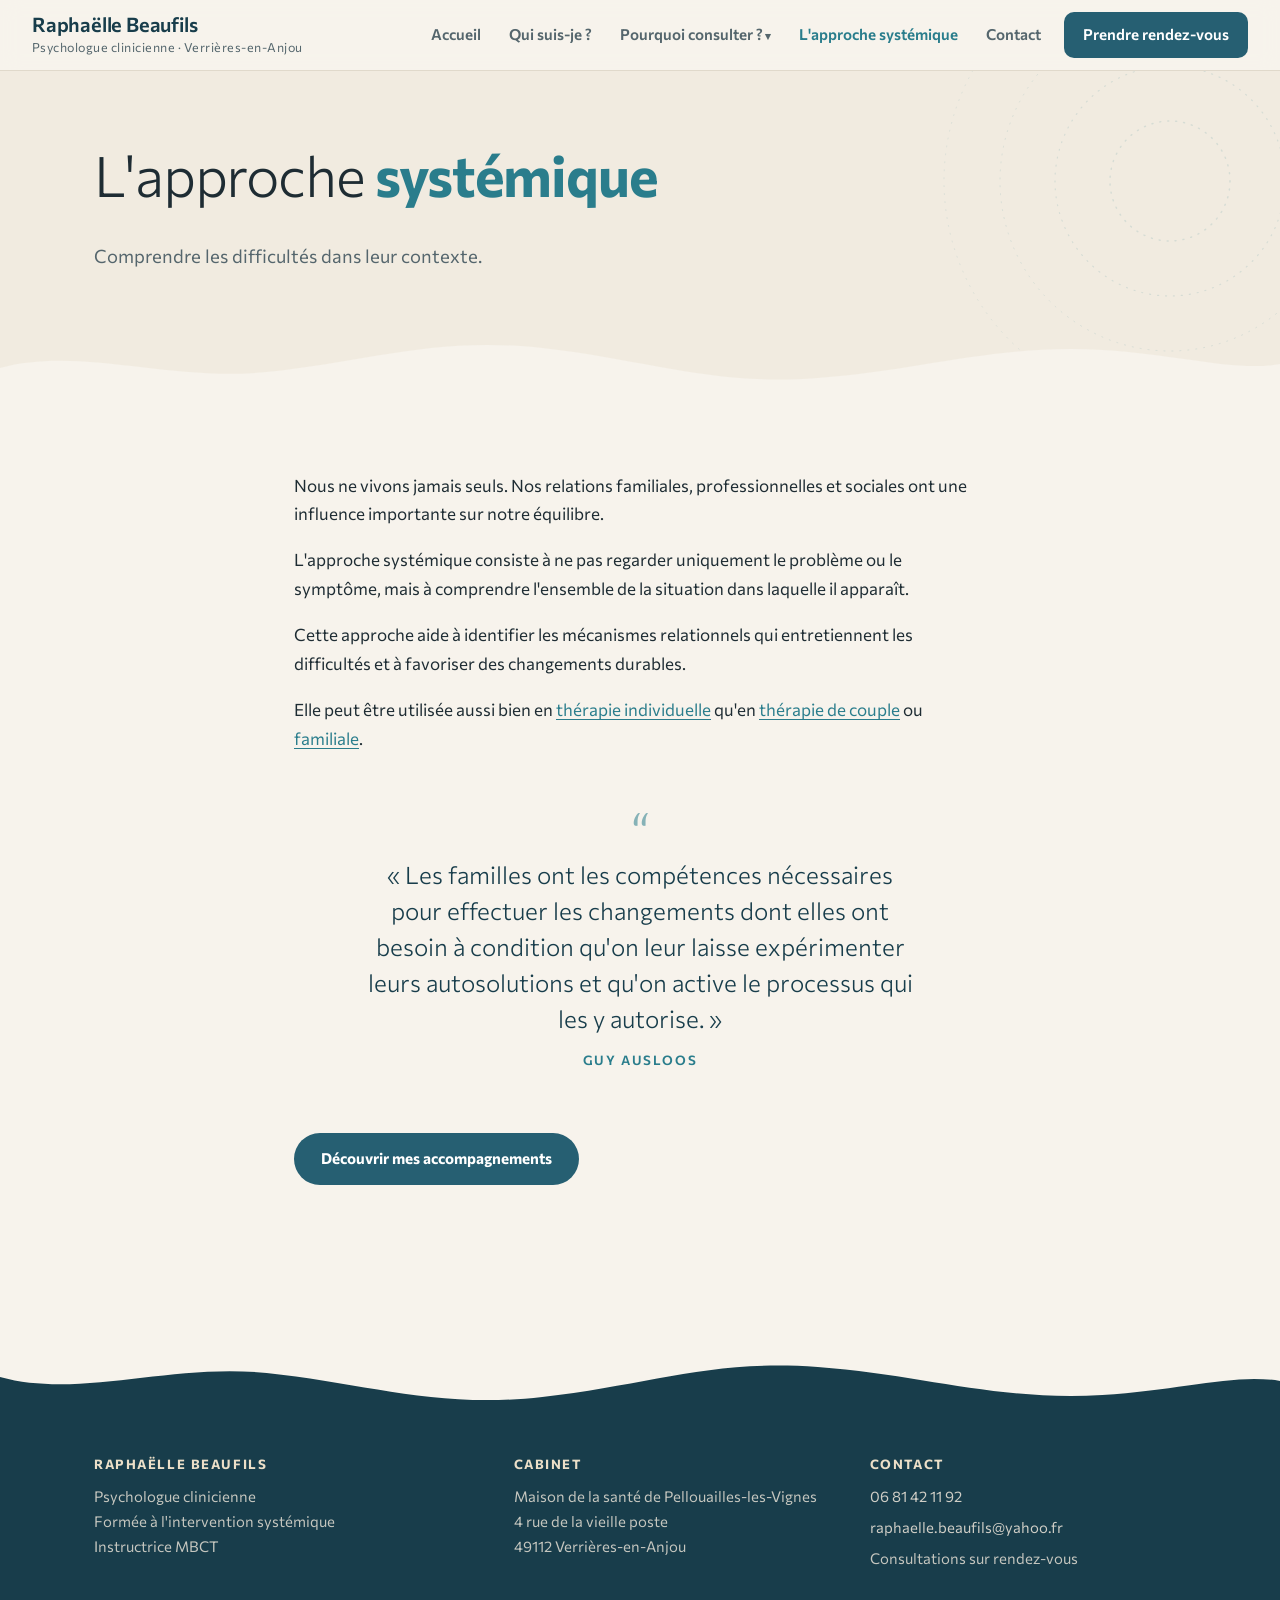
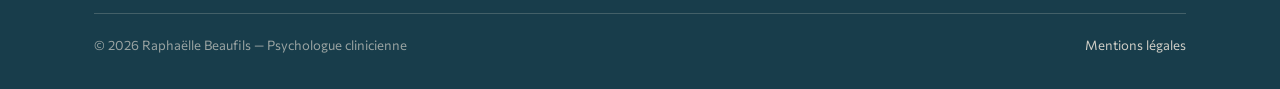
==== commit 2ca4a414: "Page mentions légales (ADELI, SIRET, RGPD) liée depuis le footer de toutes les pages - Nouvelle page" ====
--- a/site/approche-systemique.html
+++ b/site/approche-systemique.html
@@ -94,7 +94,7 @@
     </div>
     <div class="footer-bottom">
       <span>© 2026 Raphaëlle Beaufils — Psychologue clinicienne</span>
-      <span>Mentions légales (à venir)</span>
+      <a href="mentions-legales.html">Mentions légales</a>
     </div>
   </div>
 </footer>
--- a/site/styles.css
+++ b/site/styles.css
@@ -679,6 +679,32 @@
   height: 200px;
   width: auto;
   pointer-events: none;
+}
+
+/* ---- Mentions légales ---- */
+.legal h2 { font-size: clamp(1.35rem, 2.4vw, 1.7rem); margin-top: 2.2em; }
+.legal h2:first-of-type { margin-top: 0; }
+.legal-date { font-size: 0.88rem; color: var(--ink-soft); margin-bottom: 1.6em; }
+.legal-id {
+  margin: 0 0 1.4em;
+  padding: 10px 26px;
+  background: #fffdf9;
+  border: 1px solid var(--line);
+  border-radius: var(--radius);
+}
+.legal-id > div {
+  display: grid;
+  grid-template-columns: 200px 1fr;
+  gap: 4px 20px;
+  padding-block: 11px;
+  border-bottom: 1px dashed var(--line);
+}
+.legal-id > div:last-child { border-bottom: none; }
+.legal-id dt { font-weight: 600; color: var(--blue-deep); }
+.legal-id dd { margin: 0; }
+@media (max-width: 600px) {
+  .legal-id { padding-inline: 20px; }
+  .legal-id > div { grid-template-columns: 1fr; gap: 2px; }
 }
 
 /* ---- Note "à valider" (interne, retirer en prod) ---- */
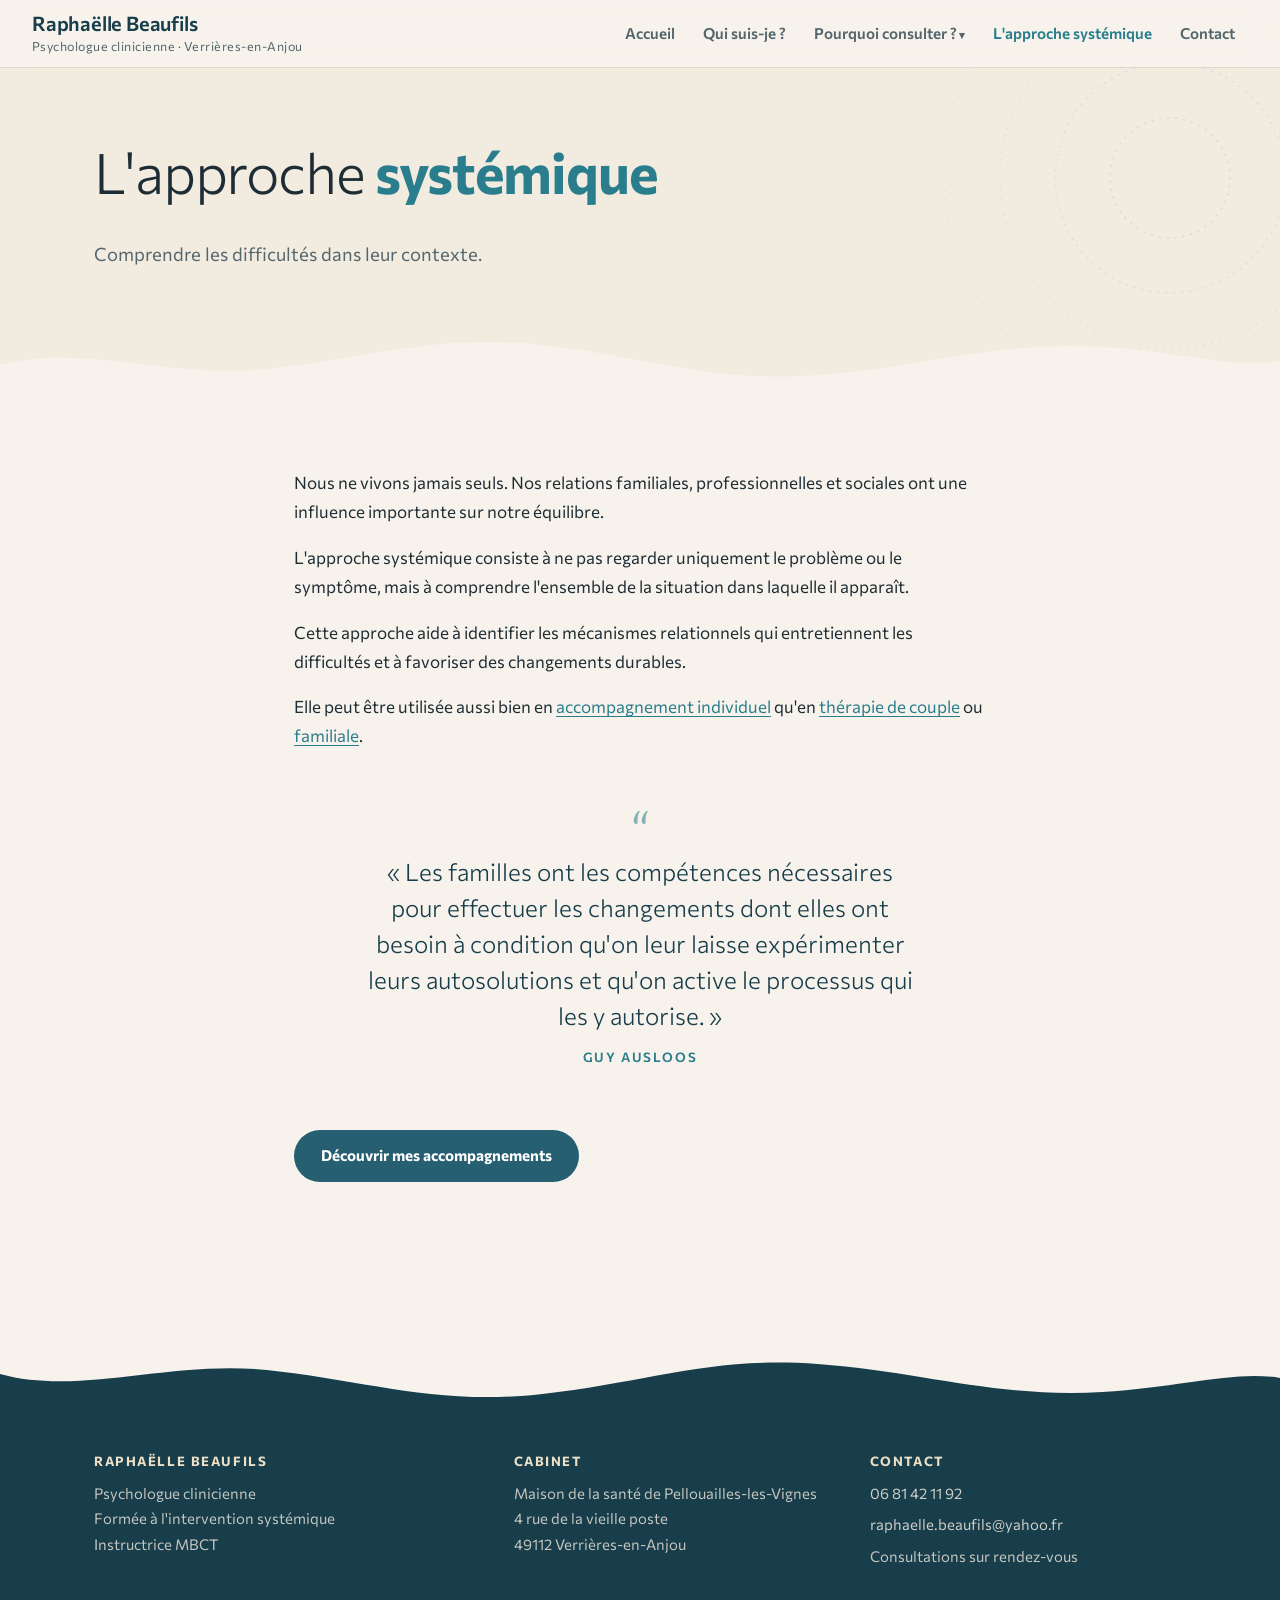
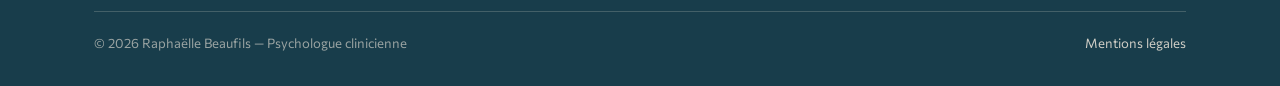
==== commit 3caae36f: "Retours cliente : photos HD (portraits, salon, accueil, tableau), bandeau bleu du hero, nav sans bou" ====
--- a/site/approche-systemique.html
+++ b/site/approche-systemique.html
@@ -4,7 +4,7 @@
   <meta charset="UTF-8">
   <meta name="viewport" content="width=device-width, initial-scale=1">
   <title>L'approche systémique en thérapie | Raphaëlle Beaufils</title>
-  <meta name="description" content="Comprendre les difficultés dans leur contexte relationnel : l'approche systémique en thérapie individuelle, de couple et familiale.">
+  <meta name="description" content="Comprendre les difficultés dans leur contexte relationnel : l'approche systémique en accompagnement individuel, thérapie de couple et familiale.">
   <link rel="stylesheet" href="styles.css">
 </head>
 <body>
@@ -23,7 +23,7 @@
         <li class="has-sub">
           <a href="index.html#accompagnements">Pourquoi consulter ?</a>
           <ul class="sub">
-            <li><a href="therapie-individuelle.html">Thérapie individuelle</a></li>
+            <li><a href="therapie-individuelle.html">Accompagnement individuel</a></li>
             <li><a href="therapie-de-couple.html">Thérapie de couple</a></li>
             <li><a href="therapie-familiale.html">Thérapie familiale</a></li>
             <li><a href="programme-mbct-pleine-conscience.html">Programme MBCT — Pleine conscience</a></li>
@@ -31,7 +31,6 @@
         </li>
         <li><a href="approche-systemique.html" aria-current="page">L'approche systémique</a></li>
         <li><a href="contact.html">Contact</a></li>
-        <li><a class="btn btn-primary" href="contact.html">Prendre rendez-vous</a></li>
       </ul>
     </nav>
   </div>
@@ -57,7 +56,7 @@
       <p>Nous ne vivons jamais seuls. Nos relations familiales, professionnelles et sociales ont une influence importante sur notre équilibre.</p>
       <p>L'approche systémique consiste à ne pas regarder uniquement le problème ou le symptôme, mais à comprendre l'ensemble de la situation dans laquelle il apparaît.</p>
       <p>Cette approche aide à identifier les mécanismes relationnels qui entretiennent les difficultés et à favoriser des changements durables.</p>
-      <p>Elle peut être utilisée aussi bien en <a href="therapie-individuelle.html">thérapie individuelle</a> qu'en <a href="therapie-de-couple.html">thérapie de couple</a> ou <a href="therapie-familiale.html">familiale</a>.</p>
+      <p>Elle peut être utilisée aussi bien en <a href="therapie-individuelle.html">accompagnement individuel</a> qu'en <a href="therapie-de-couple.html">thérapie de couple</a> ou <a href="therapie-familiale.html">familiale</a>.</p>
 
       <blockquote class="pullquote">
         « Les familles ont les compétences nécessaires pour effectuer les changements dont elles ont besoin à condition qu'on leur laisse expérimenter leurs autosolutions et qu'on active le processus qui les y autorise. »
--- a/site/styles.css
+++ b/site/styles.css
@@ -238,9 +238,6 @@
 .btn-light { background: #fffdf9; color: var(--blue-deep); }
 .btn-light:hover { background: #fff; color: var(--blue-deep); }
 
-.nav a.btn-primary { color: #fff; background: var(--blue); padding: 9px 18px; margin-left: 8px; }
-.nav a.btn-primary:hover { background: var(--blue-deep); color: #fff; }
-
 .photo {
   width: 100%;
   height: auto;
@@ -339,13 +336,27 @@
 
 .hero-actions { display: flex; flex-wrap: wrap; gap: 12px; margin-top: 28px; }
 
-/* Portrait du hero et images des sections profondes : cadre en arche */
+/* Portraits et images des sections profondes : cadre en arche */
 .hero .ph-portrait,
 .hero .photo,
+.photo-arch,
 .section-deep .photo,
 .section-deep .ph {
   border-radius: var(--radius-arch);
 }
+
+/* Bandeau bleu en vague dans l'angle inférieur droit du hero :
+   il passe légèrement sous le portrait, qui reste au-dessus */
+.hero-band {
+  position: absolute;
+  right: 0;
+  bottom: 0;
+  width: min(50vw, 720px);
+  height: 230px;
+  color: var(--blue-deep);
+  pointer-events: none;
+}
+.hero .hero-grid { position: relative; z-index: 1; }
 
 /* ---- Placeholder photo ---- */
 .ph {
@@ -776,7 +787,9 @@
 
   .hero-grid { grid-template-columns: 1fr; gap: 36px; }
   .hero { padding-block: 48px 56px; }
-  .hero .ph-portrait { max-width: 420px; }
+  .hero .ph-portrait, .portrait { max-width: 420px; }
+  /* Sur mobile, le bandeau devient un socle pleine largeur sous le portrait */
+  .hero-band { width: 100vw; height: 120px; }
 
   /* Typographie allégée sur mobile : titres plus petits, jamais tronqués */
   h1 { font-size: clamp(1.5rem, 6.8vw, 2.1rem); }
@@ -812,7 +825,6 @@
     min-width: 0;
   }
   .has-sub > a::after { content: ""; }
-  .nav .btn-primary { margin-top: 10px; text-align: center; }
 
   .section { padding-block: 56px; }
   .section-deep { padding-block: calc(56px + var(--wave-h)); }
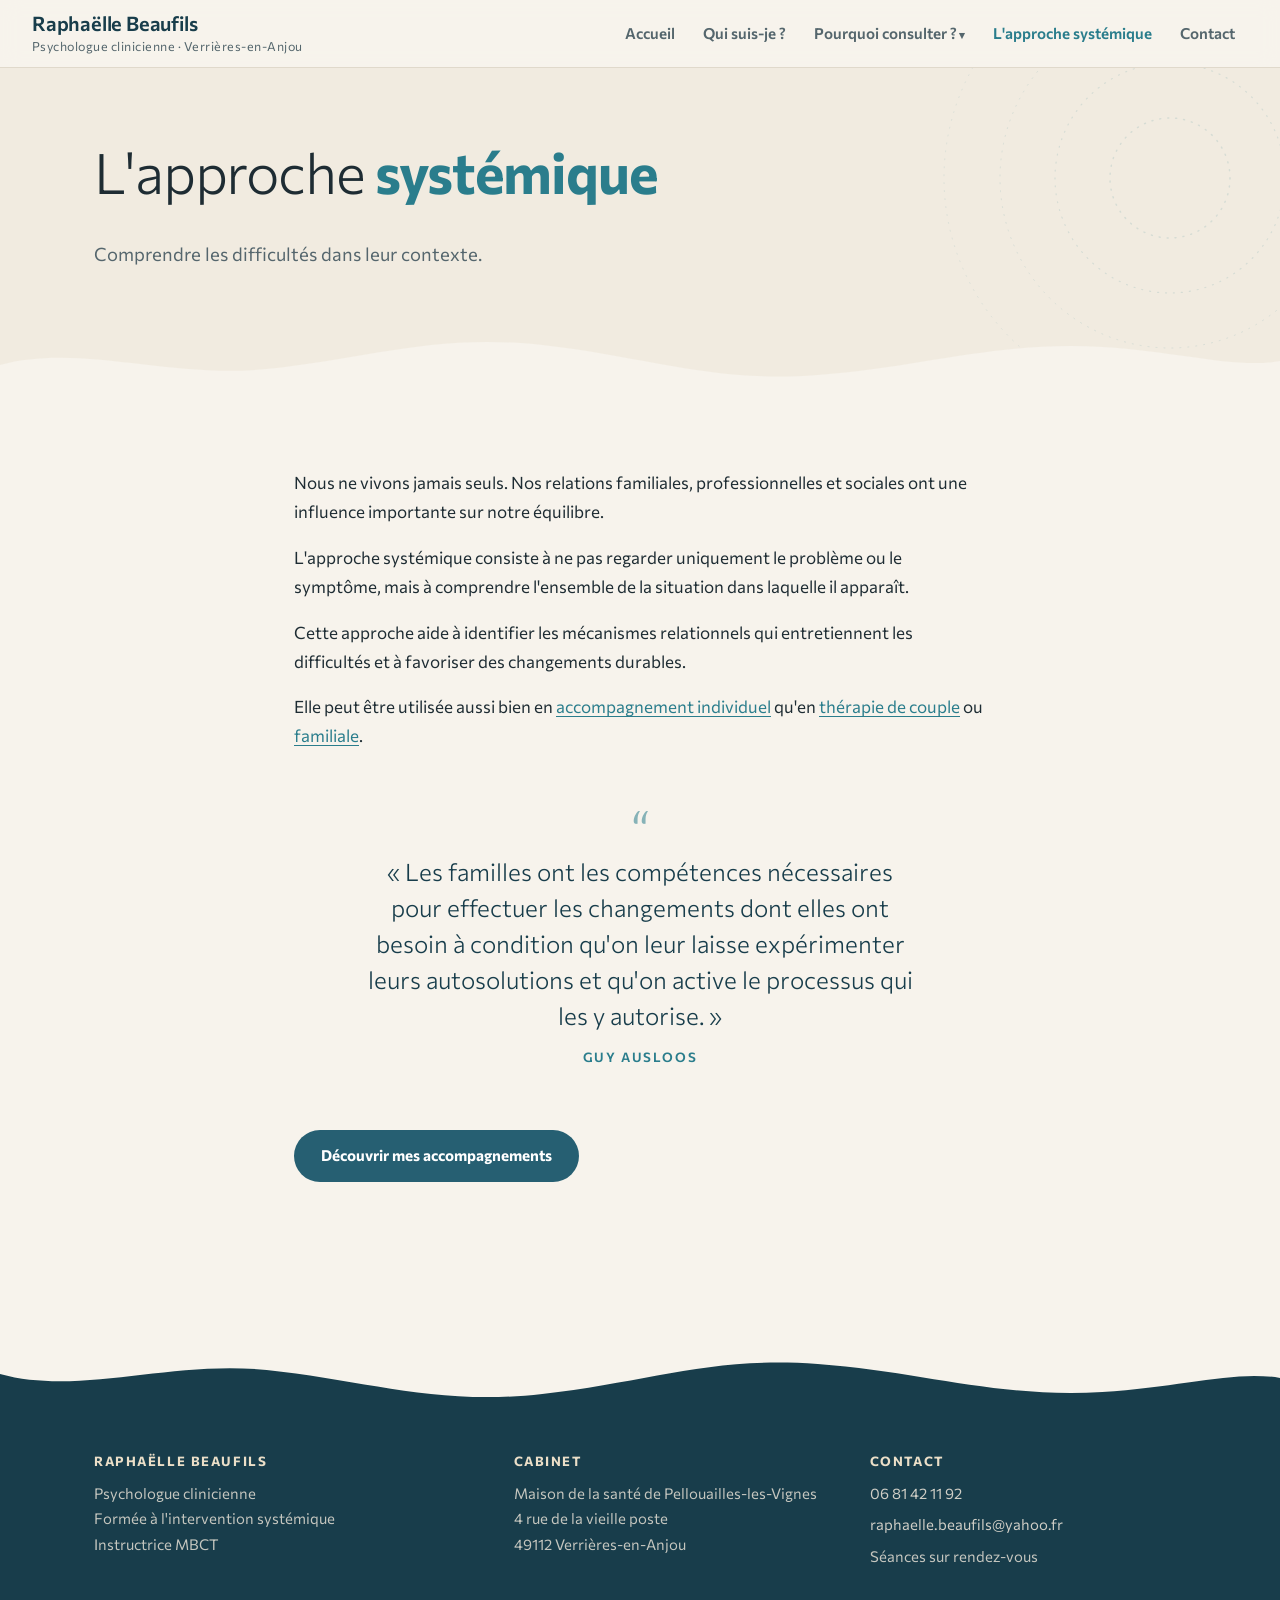
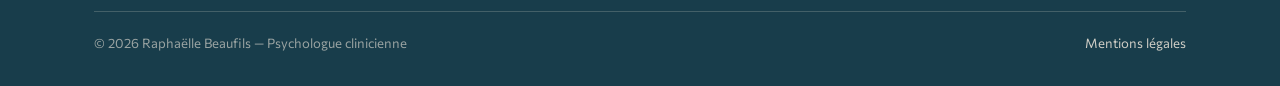
==== commit e879b434: "Hero : deux vagues en vis-à-vis d'après le croquis ; « Accompagnement de couple / familial » et « Sé" ====
--- a/site/approche-systemique.html
+++ b/site/approche-systemique.html
@@ -24,8 +24,8 @@
           <a href="index.html#accompagnements">Pourquoi consulter ?</a>
           <ul class="sub">
             <li><a href="therapie-individuelle.html">Accompagnement individuel</a></li>
-            <li><a href="therapie-de-couple.html">Thérapie de couple</a></li>
-            <li><a href="therapie-familiale.html">Thérapie familiale</a></li>
+            <li><a href="therapie-de-couple.html">Accompagnement de couple</a></li>
+            <li><a href="therapie-familiale.html">Accompagnement familial</a></li>
             <li><a href="programme-mbct-pleine-conscience.html">Programme MBCT — Pleine conscience</a></li>
           </ul>
         </li>
@@ -87,7 +87,7 @@
         <ul>
           <li><a href="tel:+33681421192">06 81 42 11 92</a></li>
           <li><a href="mailto:raphaelle.beaufils@yahoo.fr">raphaelle.beaufils@yahoo.fr</a></li>
-          <li>Consultations sur rendez-vous</li>
+          <li>Séances sur rendez-vous</li>
         </ul>
       </div>
     </div>
--- a/site/styles.css
+++ b/site/styles.css
@@ -287,8 +287,37 @@
 }
 .rings circle { stroke-dasharray: 1 7; stroke-linecap: round; }
 
-/* ---- Hero (accueil) ---- */
-.hero { position: relative; overflow: hidden; padding-block: 88px 80px; }
+/* ---- Hero (accueil) : texte centré entre deux vagues bleues ---- */
+.hero {
+  position: relative;
+  overflow: hidden;
+  padding-block: clamp(120px, 12vw, 176px) 88px;
+}
+
+/* Deux vagues bleu profond en vis-à-vis (croquis de l'utilisateur) :
+   l'une dans l'angle supérieur droit (sous le header, contre le bord droit),
+   l'autre dans l'angle inférieur gauche. Bords intérieurs ondulés en
+   diagonale, parallèles entre eux ; le texte centré passe au-dessus. */
+.hero-wave {
+  position: absolute;
+  display: block;
+  height: auto;
+  color: var(--blue-deep);
+  pointer-events: none;
+}
+.hero-wave--tr { top: 0; right: 0; width: clamp(176px, 37.5vw, 620px); }
+.hero-wave--bl { bottom: -1px; left: 0; width: clamp(104px, 26vw, 430px); }
+@media (max-width: 1200px) {
+  /* entre mobile et grand écran, la vague du bas reste à l'écart du texte */
+  .hero-wave--bl { width: clamp(104px, 20vw, 240px); }
+}
+.hero-center { position: relative; z-index: 1; max-width: 880px; text-align: center; }
+/* Titre toujours sur trois lignes courtes : il reste à l'écart de la vague du haut */
+.hero-center h1 { max-width: 14em; margin-inline: auto; }
+.hero-center p { max-width: 62ch; margin-inline: auto; }
+.hero-center .hero-badges,
+.hero-center .hero-actions { justify-content: center; }
+
 .hero-grid {
   display: grid;
   grid-template-columns: 1.15fr 0.85fr;
@@ -344,19 +373,6 @@
 .section-deep .ph {
   border-radius: var(--radius-arch);
 }
-
-/* Bandeau bleu en vague dans l'angle inférieur droit du hero :
-   il passe légèrement sous le portrait, qui reste au-dessus */
-.hero-band {
-  position: absolute;
-  right: 0;
-  bottom: 0;
-  width: min(50vw, 720px);
-  height: 230px;
-  color: var(--blue-deep);
-  pointer-events: none;
-}
-.hero .hero-grid { position: relative; z-index: 1; }
 
 /* ---- Placeholder photo ---- */
 .ph {
@@ -471,6 +487,11 @@
   margin-bottom: 0.45em;
 }
 .card p { font-size: 0.95rem; color: var(--ink-soft); margin: 0; }
+/* Titres sur deux lignes (« Accompagnement de couple ») : on réserve la hauteur
+   pour que les textes des cartes restent alignés entre eux */
+@media (min-width: 901px) {
+  .cards .card h3 { min-height: 2.28em; }
+}
 .card .card-more {
   display: inline-block;
   margin-top: auto;
@@ -617,6 +638,56 @@
   border-radius: var(--radius);
 }
 
+/* ---- Prochaine session MBCT : bloc pleine largeur, calendrier lisible ---- */
+.session-block { margin-top: 48px; }
+.session-grid {
+  display: grid;
+  grid-template-columns: minmax(0, 1.5fr) minmax(0, 1fr);
+  gap: 18px;
+  align-items: stretch;
+}
+.session-side { display: grid; gap: 18px; grid-auto-rows: 1fr; }
+.session-card { padding: 34px 32px; }
+.session-card h3 { font-size: 1.4rem; margin-bottom: 0.35em; }
+.session-lead { color: var(--ink-soft); margin-bottom: 1.4em; }
+.schedule { margin: 0 0 1.4em; padding: 0; }
+.schedule > div {
+  display: grid;
+  grid-template-columns: 170px 1fr;
+  align-items: center;
+  gap: 8px 16px;
+  padding-block: 10px;
+  border-top: 1px dashed var(--line);
+}
+.schedule > div:last-child { border-bottom: 1px dashed var(--line); }
+.schedule dt { font-weight: 600; color: var(--blue-deep); }
+.schedule dd {
+  margin: 0;
+  display: flex;
+  flex-wrap: wrap;
+  align-items: center;
+  gap: 8px;
+  color: var(--ink-soft);
+  font-size: 0.95rem;
+}
+.day {
+  display: inline-flex;
+  align-items: center;
+  justify-content: center;
+  min-width: 38px;
+  height: 38px;
+  padding-inline: 8px;
+  border-radius: 999px;
+  background: var(--blue-tint);
+  color: var(--blue-deep);
+  font-weight: 700;
+  font-size: 0.95rem;
+}
+.day--special { background: var(--sand); }
+.session-place { font-size: 0.95rem; color: var(--ink-soft); margin: 0; }
+.session-side .info-card p { margin-bottom: 0.6em; }
+.session-side .info-card p:last-child { margin-bottom: 0; }
+
 .pricing { list-style: none; padding: 0; margin: 0; }
 .pricing li {
   display: flex;
@@ -716,17 +787,7 @@
 @media (max-width: 600px) {
   .legal-id { padding-inline: 20px; }
   .legal-id > div { grid-template-columns: 1fr; gap: 2px; }
-}
-
-/* ---- Note "à valider" (interne, retirer en prod) ---- */
-.todo {
-  background: #fff8e6;
-  border: 1px dashed #d9b34a;
-  border-radius: 10px;
-  padding: 10px 16px;
-  font-size: 0.88rem;
-  color: #7a611f;
-  margin: 1em 0;
+  .schedule > div { grid-template-columns: 1fr; gap: 6px; }
 }
 
 /* ---- Navigation croisée bas de page ---- */
@@ -786,10 +847,10 @@
   :root { --wave-h: 42px; }
 
   .hero-grid { grid-template-columns: 1fr; gap: 36px; }
-  .hero { padding-block: 48px 56px; }
+  .hero { padding-block: 104px 112px; }
+  .hero-wave--tr { width: clamp(128px, 40vw, 360px); }
+  .hero-wave--bl { width: clamp(96px, 20vw, 170px); }
   .hero .ph-portrait, .portrait { max-width: 420px; }
-  /* Sur mobile, le bandeau devient un socle pleine largeur sous le portrait */
-  .hero-band { width: 100vw; height: 120px; }
 
   /* Typographie allégée sur mobile : titres plus petits, jamais tronqués */
   h1 { font-size: clamp(1.5rem, 6.8vw, 2.1rem); }
@@ -827,6 +888,9 @@
   .has-sub > a::after { content: ""; }
 
   .section { padding-block: 56px; }
+  .session-grid { grid-template-columns: 1fr; }
+  .session-side { grid-auto-rows: auto; }
+  .session-card { padding: 28px 24px; }
   .section-deep { padding-block: calc(56px + var(--wave-h)); }
   .page-hero { padding-block: 52px calc(44px + var(--wave-h)); }
   .cta-band { padding: 44px 28px; text-align: center; }
